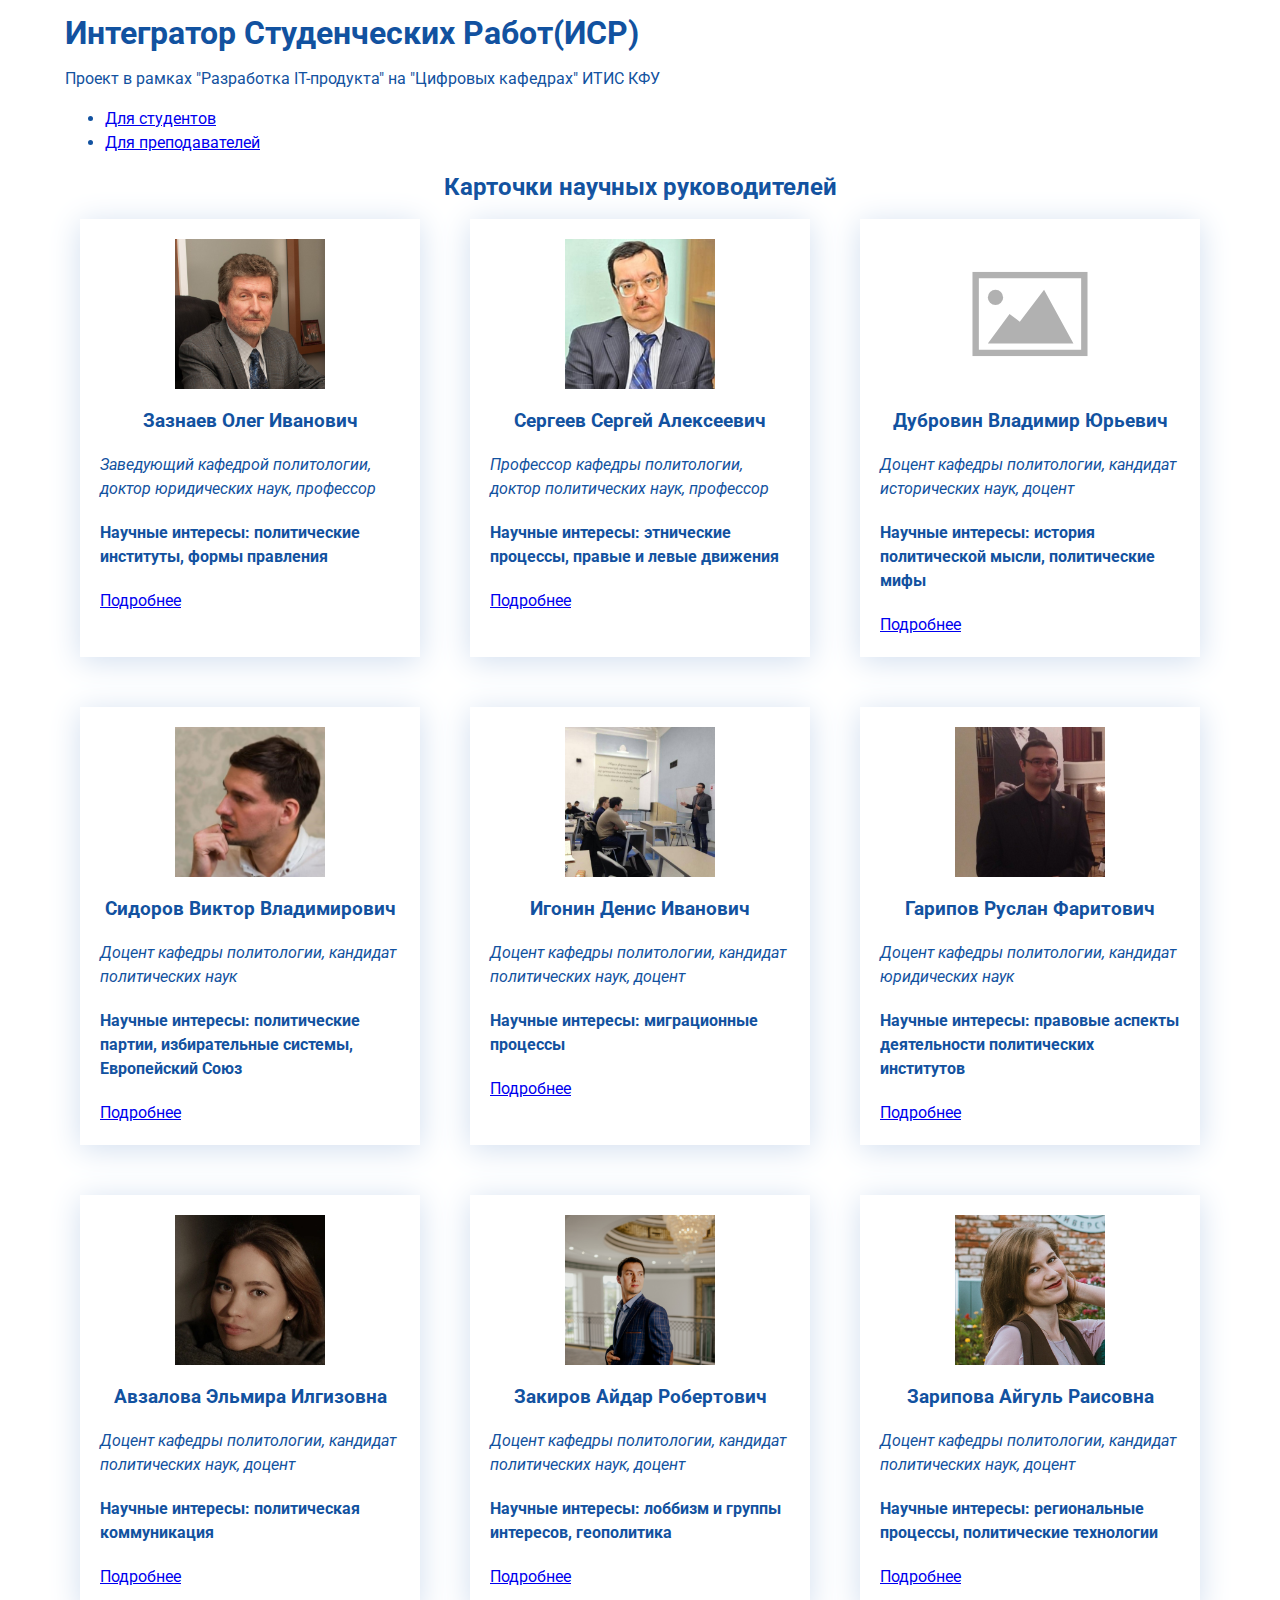
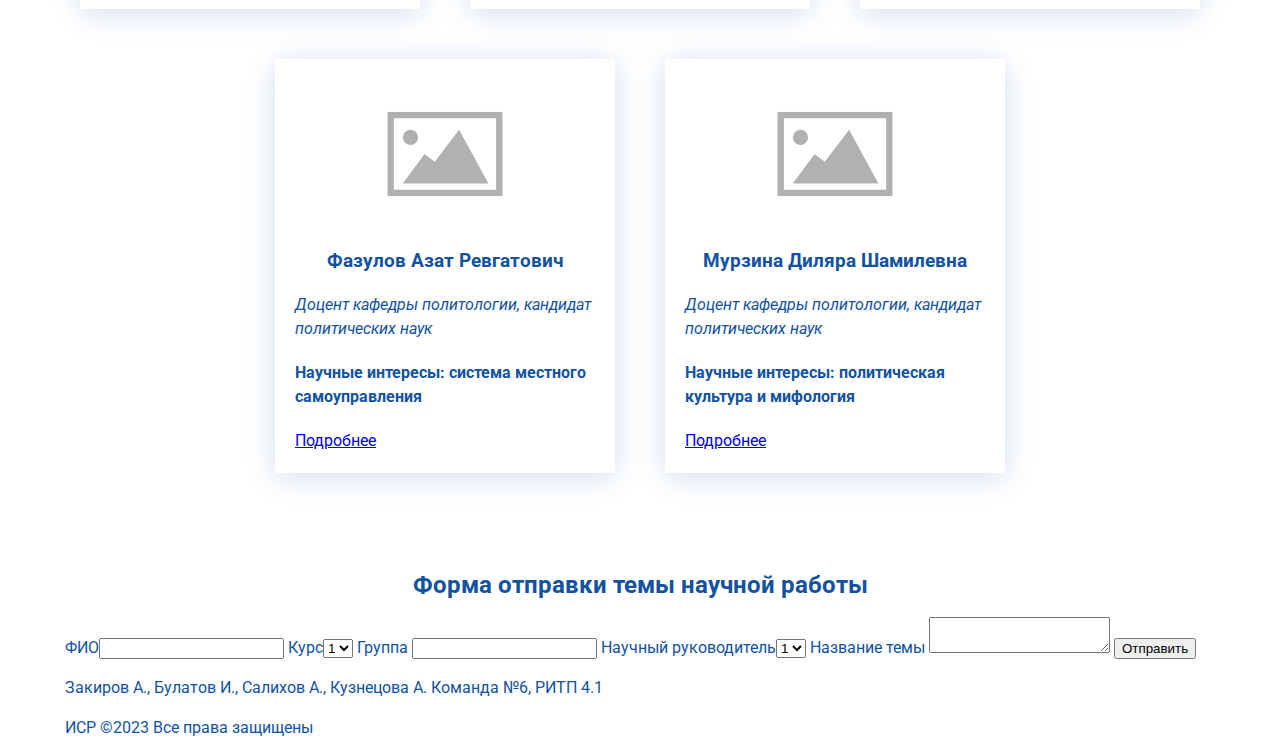
==== pages/index.html @ 12dbdc42 "добавлены карточки научных руководителей" ====
<!DOCTYPE html>
<html lang="ru">
  <head>
    <meta charset="utf-8">
    <link rel="preconnect" href="https://fonts.googleapis.com">
    <link rel="preconnect" href="https://fonts.gstatic.com" crossorigin>
    <link href="https://fonts.googleapis.com/css2?family=Philosopher:ital,wght@0,400;0,700;1,400&family=Roboto:ital,wght@0,400;0,700;1,400&display=swap" rel="stylesheet">
    <link href="/css/style.css" rel="stylesheet">
    <title>(ИСР)Интегратор Студенческих Работ</title>
  </head>
  <body>
    <header class="header">
      <h1 class="header-title">Интегратор Студенческих Работ(ИСР) </h1>
      <p>Проект в рамках "Разработка IT-продукта" на "Цифровых кафедрах" ИТИС КФУ</p>
      <nav class="main-nav">
        <ul class="site-navigation">
          <li class="site-navigation-item"><a href="index.html">Для студентов</a></li>
          <li class="site-navigation-item"><a href="main.html">Для преподавателей</a></li>
        </ul>
      </nav>
    </header>
    <main class="main-content">
      <section class="supervisor-section">
        <h2>Карточки научных руководителей</h2>
        <ul class="cards">
          <li class="card">
            <img class="card-img" src="/img/Zaznaev.jpg" width="150" height="150" alt="Зазнаев Олег Иванович">
            <div class="card-content">
              <h3 class="card-supervisor">Зазнаев Олег Иванович</h3>
              <p class="card-status">Заведующий кафедрой политологии, доктор юридических наук, профессор</p>
              <p class="card-text">Научные интересы: политические институты, формы правления</p>
              <a href="https://kpfu.ru/Oleg.Zaznaev" class="card-more">Подробнее</a>
            </div>
          </li>
          <li class="card">
            <img class="card-img" src="/img/Sergeev.jpg" width="150" height="150" alt="Сергеев Сергей Алексеевич">
            <div class="card-content">
              <h3 class="card-supervisor">Сергеев Сергей Алексеевич</h3>
              <p class="card-status">Профессор кафедры политологии, доктор политических наук, профессор</p>
              <p class="card-text">Научные интересы: этнические процессы, правые и левые движения</p>
              <a href="https://kpfu.ru/sergej.sergeev" class="card-more">Подробнее</a>
            </div>
          </li>
          <li class="card">
            <img class="card-img" src="/img/placeholder.svg" width="150" height="150" alt="Дубровин Владимир Юрьевич">
            <div class="card-content">
              <h3 class="card-supervisor">Дубровин Владимир Юрьевич</h3>
              <p class="card-status">Доцент кафедры политологии, кандидат исторических наук, доцент</p>
              <p class="card-text">Научные интересы: история политической мысли, политические мифы</p>
              <a href="https://kpfu.ru/Vladimir.Dubrovin" class="card-more">Подробнее</a>
            </div>
          </li>
          <li class="card">
            <img class="card-img" src="/img/Sidorov.jpg" width="150" height="150" alt="Сидоров Виктор Владимирович">
            <div class="card-content">
              <h3 class="card-supervisor">Сидоров Виктор Владимирович</h3>
              <p class="card-status">Доцент кафедры политологии, кандидат политических наук</p>
              <p class="card-text">Научные интересы: политические партии, избирательные системы, Европейский Союз</p>
              <a href="https://kpfu.ru/Viktor.Sidorov" class="card-more">Подробнее</a>
            </div>
          </li>
          <li class="card">
            <img class="card-img" src="/img/Igonin.jpg" width="150" height="150" alt="Игонин Денис Иванович">
            <div class="card-content">
              <h3 class="card-supervisor">Игонин Денис Иванович</h3>
              <p class="card-status">Доцент кафедры политологии, кандидат политических наук, доцент</p>
              <p class="card-text">Научные интересы: миграционные процессы</p>
              <a href="https://kpfu.ru/denis.igonin" class="card-more">Подробнее</a>
            </div>
          </li>
          <li class="card">
            <img class="card-img" src="/img/Garipov.jpg" width="150" height="150" alt="Гарипов Руслан Фаритович">
            <div class="card-content">
              <h3 class="card-supervisor">Гарипов Руслан Фаритович</h3>
              <p class="card-status">Доцент кафедры политологии, кандидат юридических наук</p>
              <p class="card-text">Научные интересы: правовые аспекты деятельности политических институтов</p>
              <a href="https://kpfu.ru/ruslanf.garipov" class="card-more">Подробнее</a>
            </div>
          </li>
          <li class="card">
            <img class="card-img" src="/img/Avzalova.jpeg" width="150" height="150" alt="Авзалова Эльмира Илгизовна">
            <div class="card-content">
              <h3 class="card-supervisor">Авзалова Эльмира Илгизовна</h3>
              <p class="card-status">Доцент кафедры политологии, кандидат политических наук, доцент</p>
              <p class="card-text">Научные интересы: политическая коммуникация</p>
              <a href="https://kpfu.ru/elmira.avzalova" class="card-more">Подробнее</a>
            </div>
          </li>
          <li class="card">
            <img class="card-img" src="/img/Zakirov.jpg" width="150" height="150" alt="Закиров Айдар Робертович">
            <div class="card-content">
              <h3 class="card-supervisor">Закиров Айдар Робертович</h3>
              <p class="card-status">Доцент кафедры политологии, кандидат политических наук, доцент</p>
              <p class="card-text">Научные интересы: лоббизм и группы интересов, геополитика</p>
              <a href="https://kpfu.ru/ajdarr.zakirov" class="card-more">Подробнее</a>
            </div>
          </li>
          <li class="card">
            <img class="card-img" src="/img/Zaripova.jpg" width="150" height="150" alt="Зарипова Айгуль Раисовна">
            <div class="card-content">
              <h3 class="card-supervisor">Зарипова Айгуль Раисовна</h3>
              <p class="card-status">Доцент кафедры политологии, кандидат политических наук, доцент</p>
              <p class="card-text">Научные интересы: региональные процессы, политические технологии</p>
              <a href="https://kpfu.ru/ajgulr.zaripova" class="card-more">Подробнее</a>
            </div>
          </li>
          <li class="card">
            <img class="card-img" src="/img/placeholder.svg" width="150" height="150" alt="Фазулов Азат Ревгатович">
            <div class="card-content">
              <h3 class="card-supervisor">Фазулов Азат Ревгатович</h3>
              <p class="card-status">Доцент кафедры политологии, кандидат политических наук</p>
              <p class="card-text">Научные интересы: система местного самоуправления</p>
              <a href="https://kpfu.ru/Azat.Fazulov" class="card-more">Подробнее</a>
            </div>
          </li>
          <li class="card">
            <img class="card-img" src="/img/placeholder.svg" width="150" height="150" alt="Мурзина Диляра Шамилевна">
            <div class="card-content">
              <h3 class="card-supervisor">Мурзина Диляра Шамилевна</h3>
              <p class="card-status">Доцент кафедры политологии, кандидат политических наук</p>
              <p class="card-text">Научные интересы: политическая культура и мифология</p>
              <a href="https://kpfu.ru/dilyara.murzina" class="card-more">Подробнее</a>
            </div>
          </li>
        </ul>
      </section>
      <section class="form">
        <h2 class="form-title">Форма отправки темы научной работы</h2>
        <form class="main-form" name="signup" method="POST" action="form.php" enctype="multipart/form-data">
            <label>ФИО<input type="text" name="student_name"></label>
            <label>Курс<select name="year_of_study" required>
                <option value="1">1</option>
            </select></label>
            <label>Группа <input type="text" name="group"></label>
            <label>Научный руководитель<select name="supervisor" required>
              <option value="1">1</option>
            </select></label>
            <label>Название темы <textarea name="work_name"></textarea></label>
            <input type="submit" name="send" value="Отправить">
        </form>
      </section>
    </main>
    <footer class="footer">
      <p class="dev">Закиров А., Булатов И., Салихов А., Кузнецова А. Команда №6, РИТП 4.1</p>
      <p class="copyright">ИСР ©2023 Все права защищены</p>
    </footer>
    <script src="script.js"></script>
  </body>
</html>
---- css/style.css ----
body {
    margin: 0;
    font-family: "Roboto", sans-serif;
    font-size: 16px;
    line-height: 24px;
    color: #1252a0;
    background-color: #ffffff;
}

.header {
    width: 1150px;
    margin: 0 auto;
    padding: 0 50px; 
}

.main-content {
    width: 1150px;
    margin: 0 auto;
    padding: 0 50px;
}

h2 {
    text-align: center;
}

/*Карточки*/

.supervisor-section {
    margin-bottom: 100px;
}

.cards {
    display: flex;
    justify-content: center;
    flex-wrap: wrap;
    padding: 0;
    margin: 0;
    list-style: none;
    gap: 50px;
}

.card {
    width: 300px;
    padding: 20px;
    box-shadow: 0 4px 30px #d1deef;
}

.card-img {
    display: block;
    margin-bottom: 20px;
    margin-left: auto;
    margin-right: auto;
}

.card-supervisor {
    margin: 0;
    text-align: center;
    margin-bottom: 20px;
}

.card-status {
    margin: 0;
    margin-bottom: 20px;
    font-style: italic;
}

.card-text {
    margin: 0;
    margin-bottom: 20px;
    font-weight: bold;
}

/*Footer*/

.footer {
    width: 1150px;
    margin: 0 auto;
    padding: 0 50px;
}
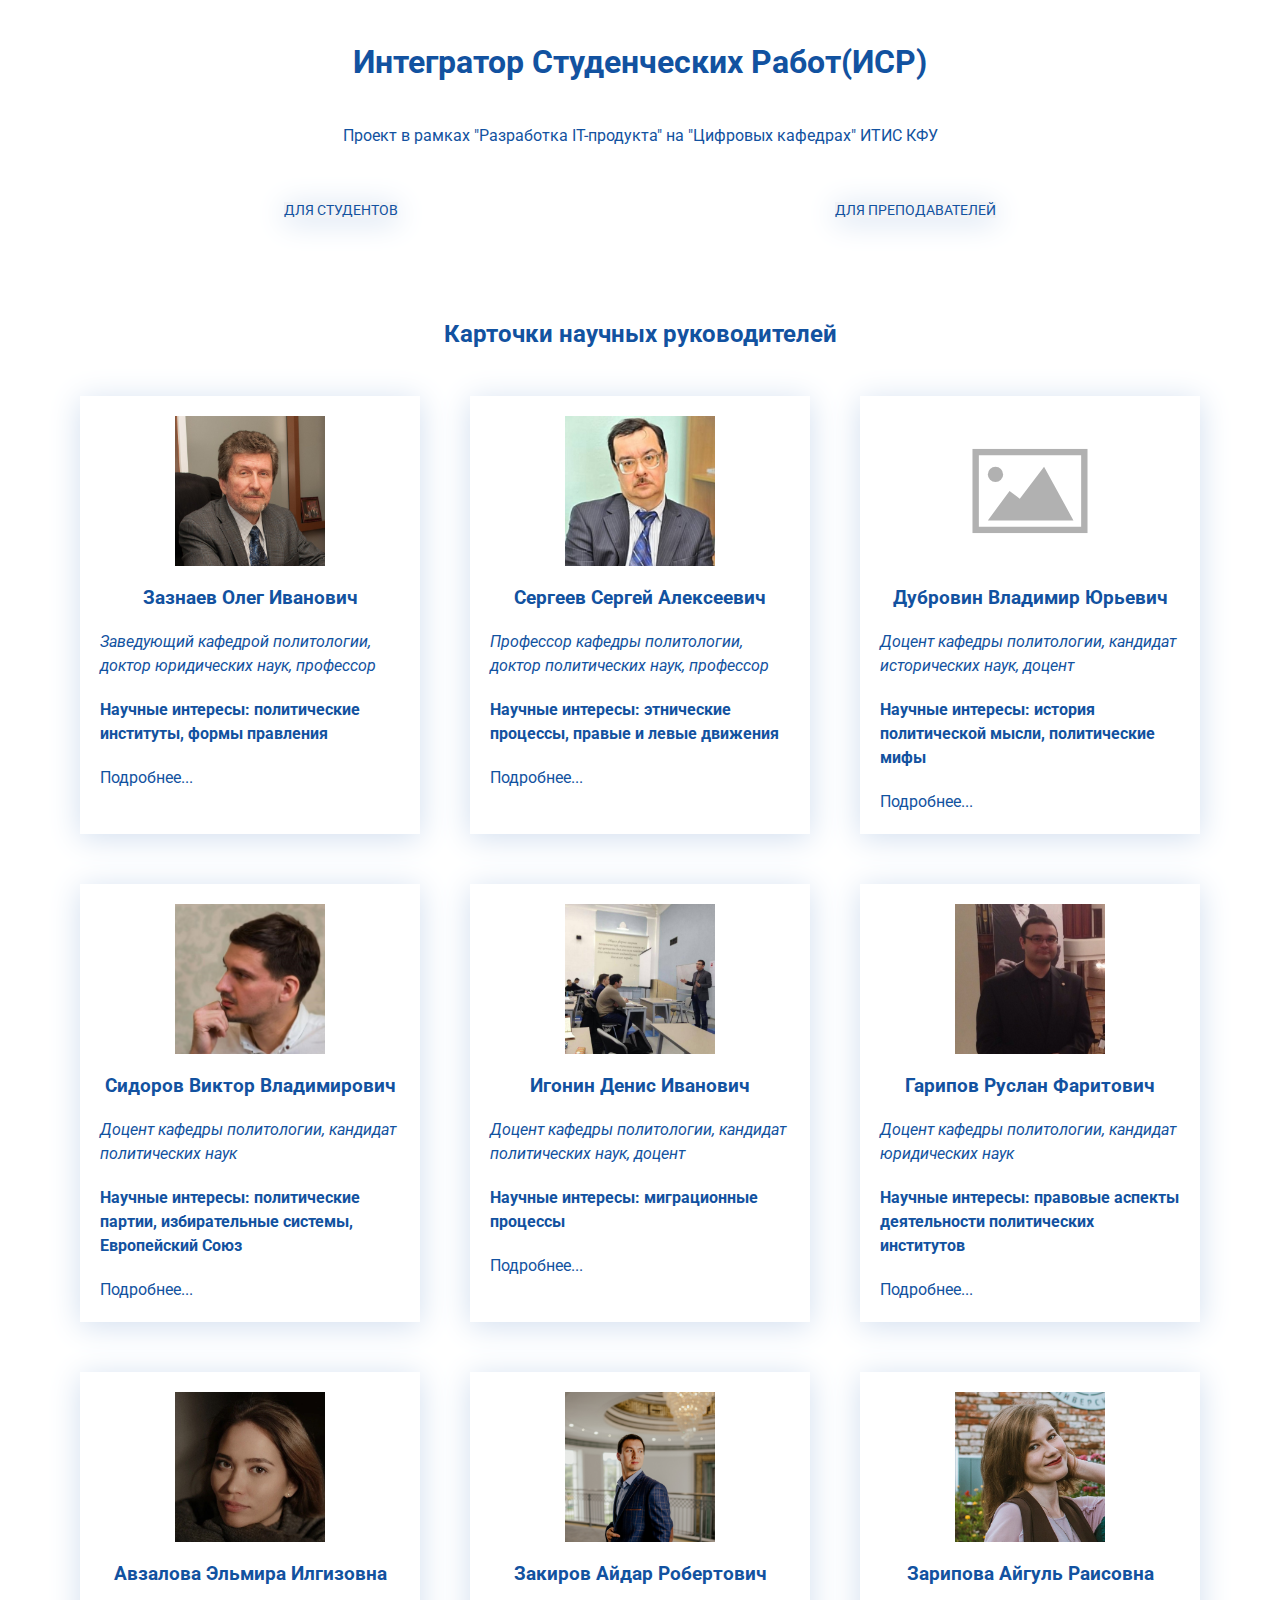
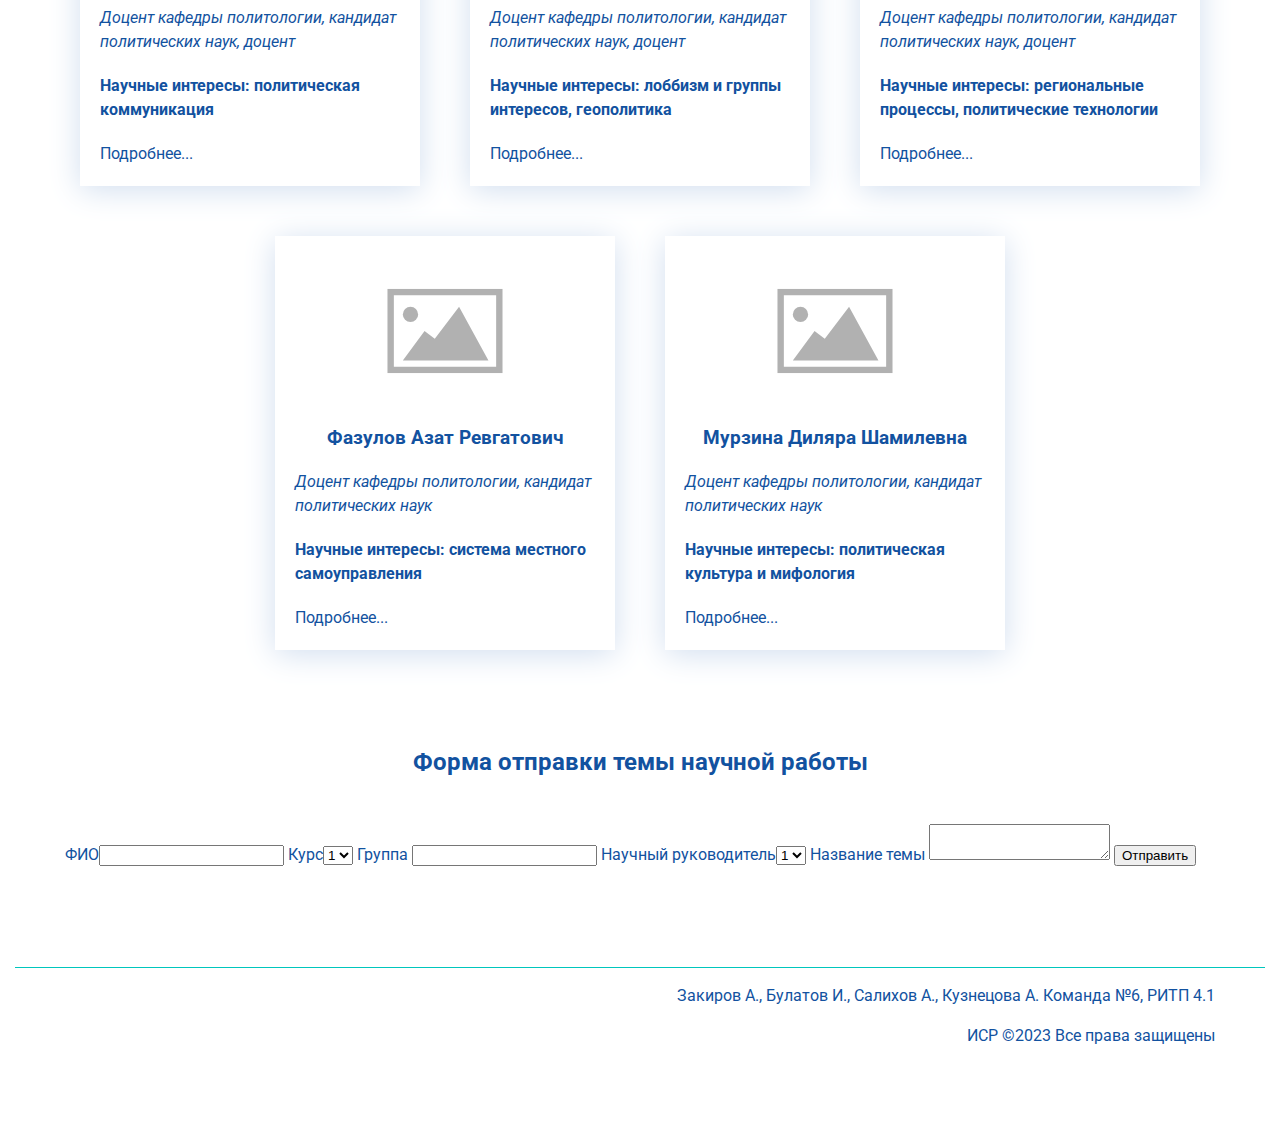
==== commit 9f63910c: "Верстка header'a и footer'a" ====
--- a/pages/index.html
+++ b/pages/index.html
@@ -29,7 +29,7 @@
               <h3 class="card-supervisor">Зазнаев Олег Иванович</h3>
               <p class="card-status">Заведующий кафедрой политологии, доктор юридических наук, профессор</p>
               <p class="card-text">Научные интересы: политические институты, формы правления</p>
-              <a href="https://kpfu.ru/Oleg.Zaznaev" class="card-more">Подробнее</a>
+              <a href="https://kpfu.ru/Oleg.Zaznaev" class="card-more">Подробнее...</a>
             </div>
           </li>
           <li class="card">
@@ -38,7 +38,7 @@
               <h3 class="card-supervisor">Сергеев Сергей Алексеевич</h3>
               <p class="card-status">Профессор кафедры политологии, доктор политических наук, профессор</p>
               <p class="card-text">Научные интересы: этнические процессы, правые и левые движения</p>
-              <a href="https://kpfu.ru/sergej.sergeev" class="card-more">Подробнее</a>
+              <a href="https://kpfu.ru/sergej.sergeev" class="card-more">Подробнее...</a>
             </div>
           </li>
           <li class="card">
@@ -47,7 +47,7 @@
               <h3 class="card-supervisor">Дубровин Владимир Юрьевич</h3>
               <p class="card-status">Доцент кафедры политологии, кандидат исторических наук, доцент</p>
               <p class="card-text">Научные интересы: история политической мысли, политические мифы</p>
-              <a href="https://kpfu.ru/Vladimir.Dubrovin" class="card-more">Подробнее</a>
+              <a href="https://kpfu.ru/Vladimir.Dubrovin" class="card-more">Подробнее...</a>
             </div>
           </li>
           <li class="card">
@@ -56,7 +56,7 @@
               <h3 class="card-supervisor">Сидоров Виктор Владимирович</h3>
               <p class="card-status">Доцент кафедры политологии, кандидат политических наук</p>
               <p class="card-text">Научные интересы: политические партии, избирательные системы, Европейский Союз</p>
-              <a href="https://kpfu.ru/Viktor.Sidorov" class="card-more">Подробнее</a>
+              <a href="https://kpfu.ru/Viktor.Sidorov" class="card-more">Подробнее...</a>
             </div>
           </li>
           <li class="card">
@@ -65,7 +65,7 @@
               <h3 class="card-supervisor">Игонин Денис Иванович</h3>
               <p class="card-status">Доцент кафедры политологии, кандидат политических наук, доцент</p>
               <p class="card-text">Научные интересы: миграционные процессы</p>
-              <a href="https://kpfu.ru/denis.igonin" class="card-more">Подробнее</a>
+              <a href="https://kpfu.ru/denis.igonin" class="card-more">Подробнее...</a>
             </div>
           </li>
           <li class="card">
@@ -74,7 +74,7 @@
               <h3 class="card-supervisor">Гарипов Руслан Фаритович</h3>
               <p class="card-status">Доцент кафедры политологии, кандидат юридических наук</p>
               <p class="card-text">Научные интересы: правовые аспекты деятельности политических институтов</p>
-              <a href="https://kpfu.ru/ruslanf.garipov" class="card-more">Подробнее</a>
+              <a href="https://kpfu.ru/ruslanf.garipov" class="card-more">Подробнее...</a>
             </div>
           </li>
           <li class="card">
@@ -83,7 +83,7 @@
               <h3 class="card-supervisor">Авзалова Эльмира Илгизовна</h3>
               <p class="card-status">Доцент кафедры политологии, кандидат политических наук, доцент</p>
               <p class="card-text">Научные интересы: политическая коммуникация</p>
-              <a href="https://kpfu.ru/elmira.avzalova" class="card-more">Подробнее</a>
+              <a href="https://kpfu.ru/elmira.avzalova" class="card-more">Подробнее...</a>
             </div>
           </li>
           <li class="card">
@@ -92,7 +92,7 @@
               <h3 class="card-supervisor">Закиров Айдар Робертович</h3>
               <p class="card-status">Доцент кафедры политологии, кандидат политических наук, доцент</p>
               <p class="card-text">Научные интересы: лоббизм и группы интересов, геополитика</p>
-              <a href="https://kpfu.ru/ajdarr.zakirov" class="card-more">Подробнее</a>
+              <a href="https://kpfu.ru/ajdarr.zakirov" class="card-more">Подробнее...</a>
             </div>
           </li>
           <li class="card">
@@ -101,7 +101,7 @@
               <h3 class="card-supervisor">Зарипова Айгуль Раисовна</h3>
               <p class="card-status">Доцент кафедры политологии, кандидат политических наук, доцент</p>
               <p class="card-text">Научные интересы: региональные процессы, политические технологии</p>
-              <a href="https://kpfu.ru/ajgulr.zaripova" class="card-more">Подробнее</a>
+              <a href="https://kpfu.ru/ajgulr.zaripova" class="card-more">Подробнее...</a>
             </div>
           </li>
           <li class="card">
@@ -110,7 +110,7 @@
               <h3 class="card-supervisor">Фазулов Азат Ревгатович</h3>
               <p class="card-status">Доцент кафедры политологии, кандидат политических наук</p>
               <p class="card-text">Научные интересы: система местного самоуправления</p>
-              <a href="https://kpfu.ru/Azat.Fazulov" class="card-more">Подробнее</a>
+              <a href="https://kpfu.ru/Azat.Fazulov" class="card-more">Подробнее...</a>
             </div>
           </li>
           <li class="card">
@@ -119,17 +119,17 @@
               <h3 class="card-supervisor">Мурзина Диляра Шамилевна</h3>
               <p class="card-status">Доцент кафедры политологии, кандидат политических наук</p>
               <p class="card-text">Научные интересы: политическая культура и мифология</p>
-              <a href="https://kpfu.ru/dilyara.murzina" class="card-more">Подробнее</a>
+              <a href="https://kpfu.ru/dilyara.murzina" class="card-more">Подробнее...</a>
             </div>
           </li>
         </ul>
       </section>
       <section class="form">
         <h2 class="form-title">Форма отправки темы научной работы</h2>
-        <form class="main-form" name="signup" method="POST" action="form.php" enctype="multipart/form-data">
+        <form class="index-form" name="signup" method="POST" action="form.php" enctype="multipart/form-data">
             <label>ФИО<input type="text" name="student_name"></label>
             <label>Курс<select name="year_of_study" required>
-                <option value="1">1</option>
+              <option value="1">1</option>
             </select></label>
             <label>Группа <input type="text" name="group"></label>
             <label>Научный руководитель<select name="supervisor" required>
@@ -144,7 +144,7 @@
       <p class="dev">Закиров А., Булатов И., Салихов А., Кузнецова А. Команда №6, РИТП 4.1</p>
       <p class="copyright">ИСР ©2023 Все права защищены</p>
     </footer>
-    <script src="script.js"></script>
+    <script src="/script.js"></script>
   </body>
 </html>
 
--- a/css/style.css
+++ b/css/style.css
@@ -11,6 +11,50 @@
     width: 1150px;
     margin: 0 auto;
     padding: 0 50px; 
+    margin-bottom: 100px;
+}
+
+.header-title {
+    text-align: center;
+    margin-top: 50px;
+    margin-bottom: 50px;
+}
+
+.header p {
+    text-align: center;
+    margin-bottom: 50px;
+}
+
+
+.site-navigation {
+    display: flex;
+    flex-wrap: wrap;
+    padding: 0;
+    margin: 0;
+    list-style: none;
+}
+
+.site-navigation-item {
+    margin-right: auto;
+    margin-left: auto;
+}
+
+.site-navigation-item a {
+    font-size: 14px;
+    line-height: 18px;
+    color: #1252a0;
+    text-transform: uppercase;
+    text-decoration: none;
+    background-color: #f1f3f6;
+    box-shadow: 0 4px 30px #d1deef;
+}
+
+.site-navigation-item a:hover {
+    color: rgba(22, 49, 82, 0.5);
+}
+
+.site-navigation-item a:active {
+    color: rgba(22, 49, 82, 0.3);
 }
 
 .main-content {
@@ -21,6 +65,7 @@
 
 h2 {
     text-align: center;
+    margin-bottom: 50px;
 }
 
 /*Карточки*/
@@ -43,6 +88,19 @@
     width: 300px;
     padding: 20px;
     box-shadow: 0 4px 30px #d1deef;
+}
+
+.card a {
+    text-decoration: none;
+    color: #1252a0;
+}
+
+.card a:hover {
+    color: rgba(22, 49, 82, 0.5);
+}
+
+.card a:active {
+    color: rgba(22, 49, 82, 0.5);
 }
 
 .card-img {
@@ -74,7 +132,21 @@
 
 .footer {
     width: 1150px;
-    margin: 0 auto;
+    margin: 100px auto;
     padding: 0 50px;
+    border-top: 1px solid #00c6bd;
 }
 
+.dev {
+    text-align: end;
+}
+
+.copyright {
+    text-align: end;
+}
+
+.active {
+    border-left: 3px solid #00c6bd;
+    padding-left: 5px;
+}
+
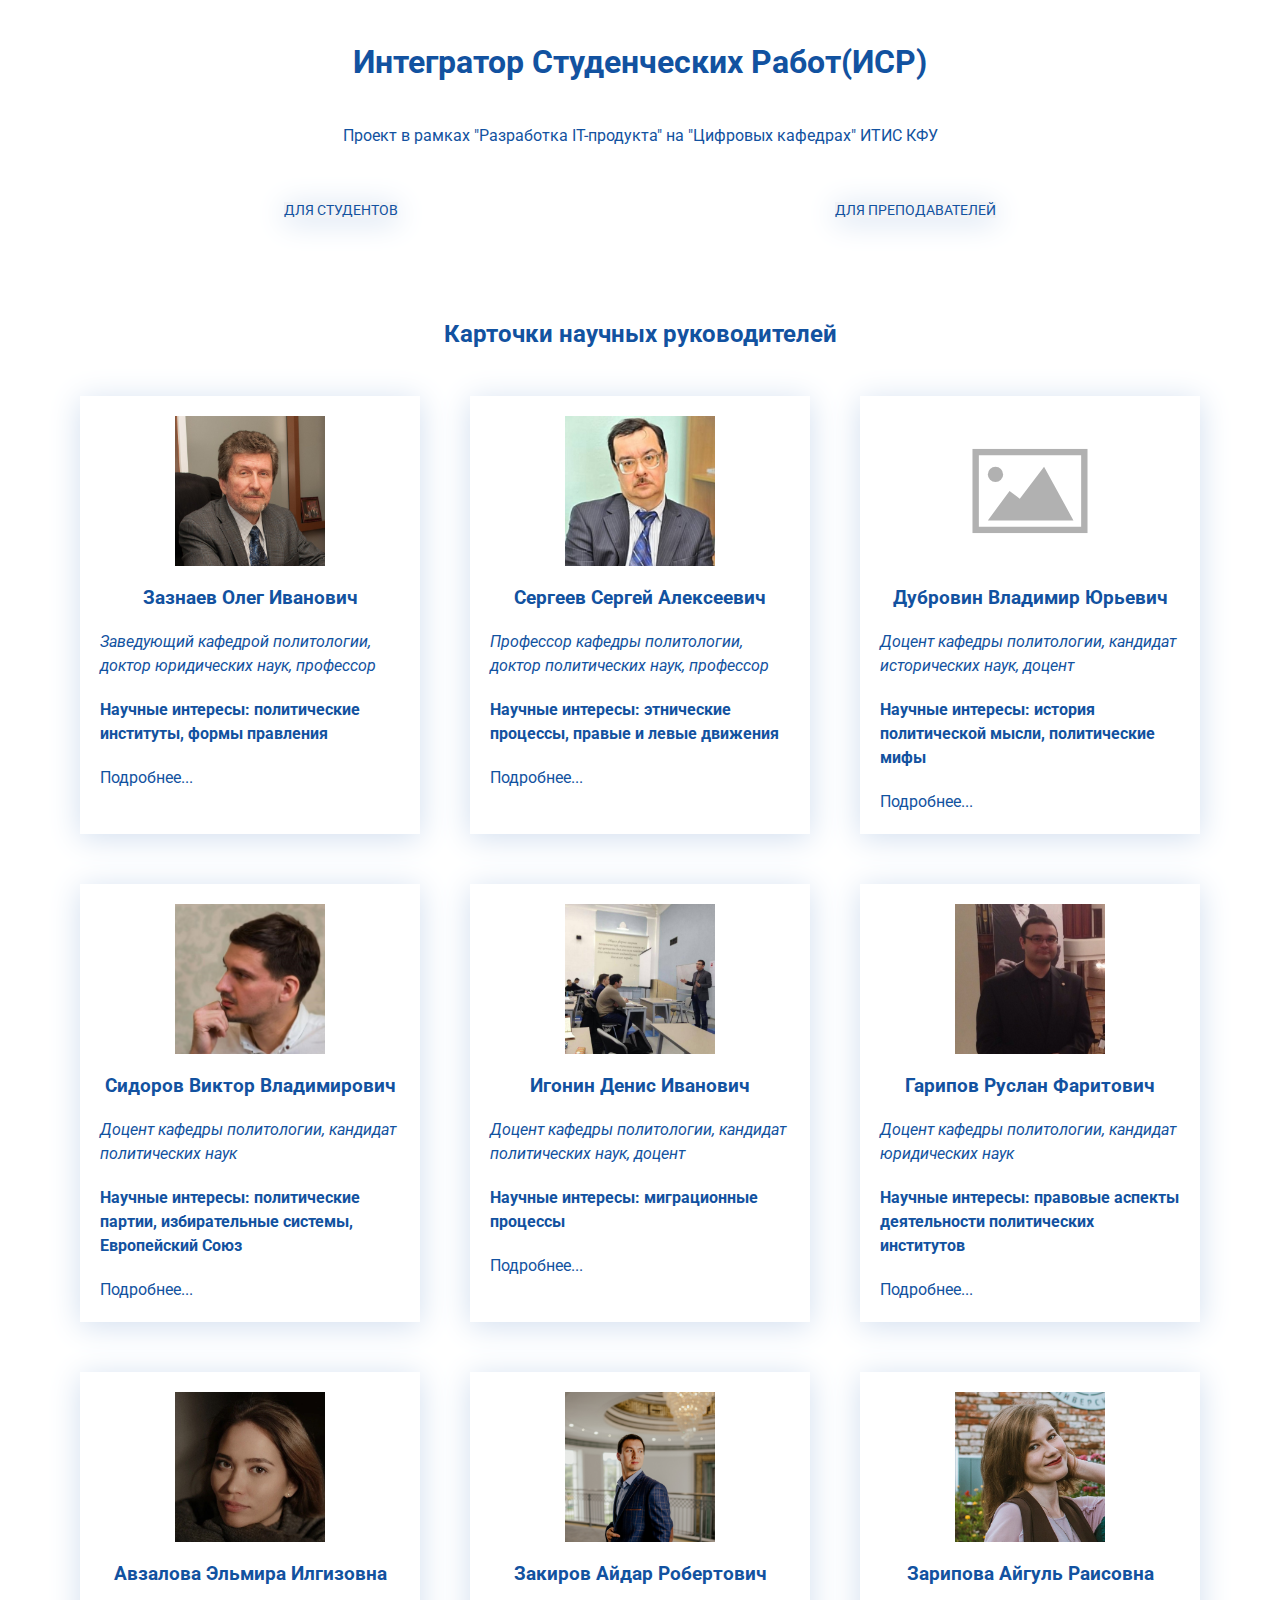
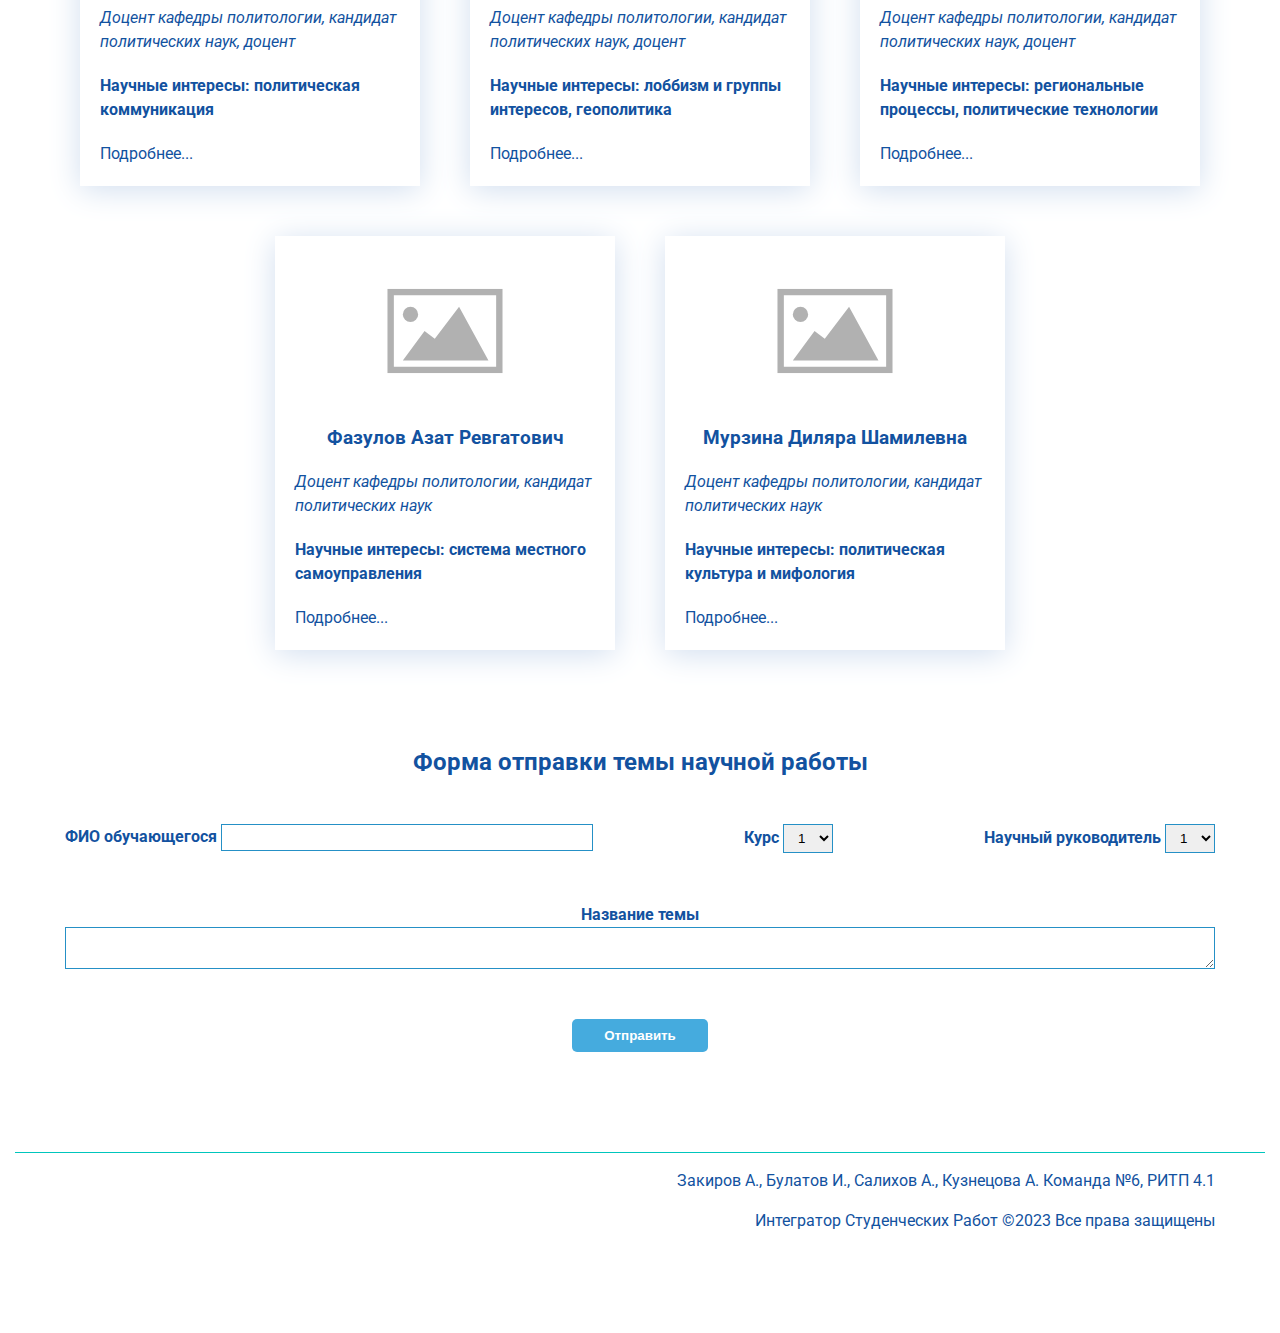
==== commit 6a1c9e43: "Верстка формы" ====
--- a/pages/index.html
+++ b/pages/index.html
@@ -126,23 +126,24 @@
       </section>
       <section class="form">
         <h2 class="form-title">Форма отправки темы научной работы</h2>
-        <form class="index-form" name="signup" method="POST" action="form.php" enctype="multipart/form-data">
-            <label>ФИО<input type="text" name="student_name"></label>
-            <label>Курс<select name="year_of_study" required>
+        <form class="index-form" name="signup" method="POST" action="functions.php" enctype="multipart/form-data">
+          <div class="form-item-one">
+            <label>ФИО обучающегося <input type="text" name="student_name"></label>
+            <label>Курс <select name="year_of_study" required>
               <option value="1">1</option>
             </select></label>
-            <label>Группа <input type="text" name="group"></label>
-            <label>Научный руководитель<select name="supervisor" required>
+            <label>Научный руководитель <select name="supervisor" required>
               <option value="1">1</option>
             </select></label>
-            <label>Название темы <textarea name="work_name"></textarea></label>
-            <input type="submit" name="send" value="Отправить">
+          </div>
+          <div class="form-item-two"><label>Название темы <textarea name="work_name"></textarea></label></div>
+          <div class="form-item-three"><input class="button" type="submit" name="send" value="Отправить"></div>
         </form>
       </section>
     </main>
     <footer class="footer">
       <p class="dev">Закиров А., Булатов И., Салихов А., Кузнецова А. Команда №6, РИТП 4.1</p>
-      <p class="copyright">ИСР ©2023 Все права защищены</p>
+      <p class="copyright">Интегратор Студенческих Работ ©2023 Все права защищены</p>
     </footer>
     <script src="/script.js"></script>
   </body>
--- a/css/style.css
+++ b/css/style.css
@@ -128,6 +128,73 @@
     font-weight: bold;
 }
 
+/*форма отправки*/
+
+.index-form {
+    width: 1150px;
+}
+
+.form-item-one,
+.form-item-two,
+.form-item-three {
+    margin-bottom: 50px;
+    gap: 50px;
+    text-align: center;
+    font-weight: bold;
+}
+
+.form-item-one {
+    display: flex;
+    justify-content: space-between;
+}
+
+.form-item-one input{
+    width: 350px;
+    padding: 5px 10px;
+    border: 1px solid #2590c6;
+}
+
+.form-item-one select {
+    padding: 5px 10px;
+    border: 1px solid #2590c6;
+} 
+
+.form-item-two textarea{
+    display: block;
+    width: 100%;
+    padding: 5px 10px;
+    border: 1px solid #2590c6;
+    box-sizing: border-box;
+}
+
+.button {
+    display: block;
+    padding: 9px 32px;
+    background-color: #45abde;
+    color: #ffffff;
+    text-align: center;
+    font-weight: 700;
+    border: none;
+    border-radius: 5px;
+    margin-left: auto;
+    margin-right: auto;
+}
+
+.button:hover,
+.button:focus {
+  background-color: #61c3f4;
+}
+
+.button:active {
+  background-color: #2590c6;
+}
+
+.button:disabled {
+  background-color: #45abde;
+  opacity: 0.3;
+}
+
+
 /*Footer*/
 
 .footer {
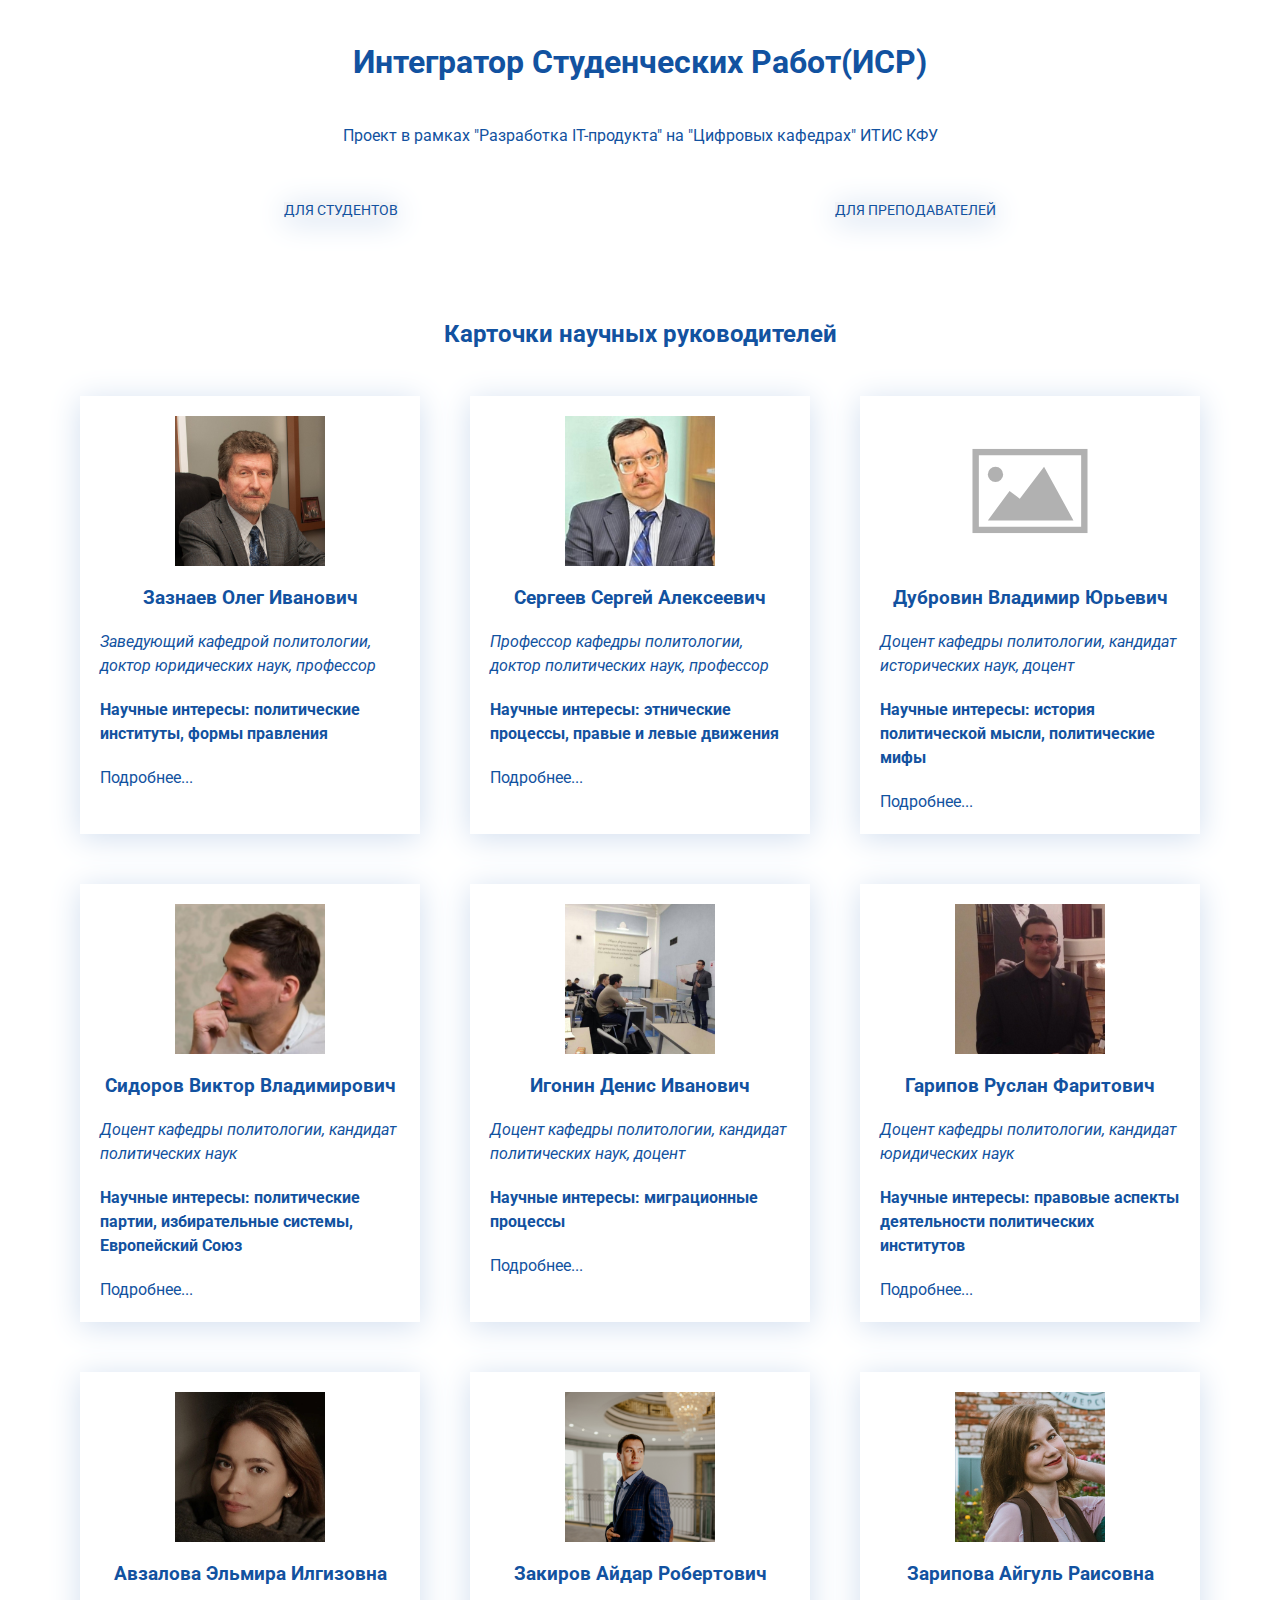
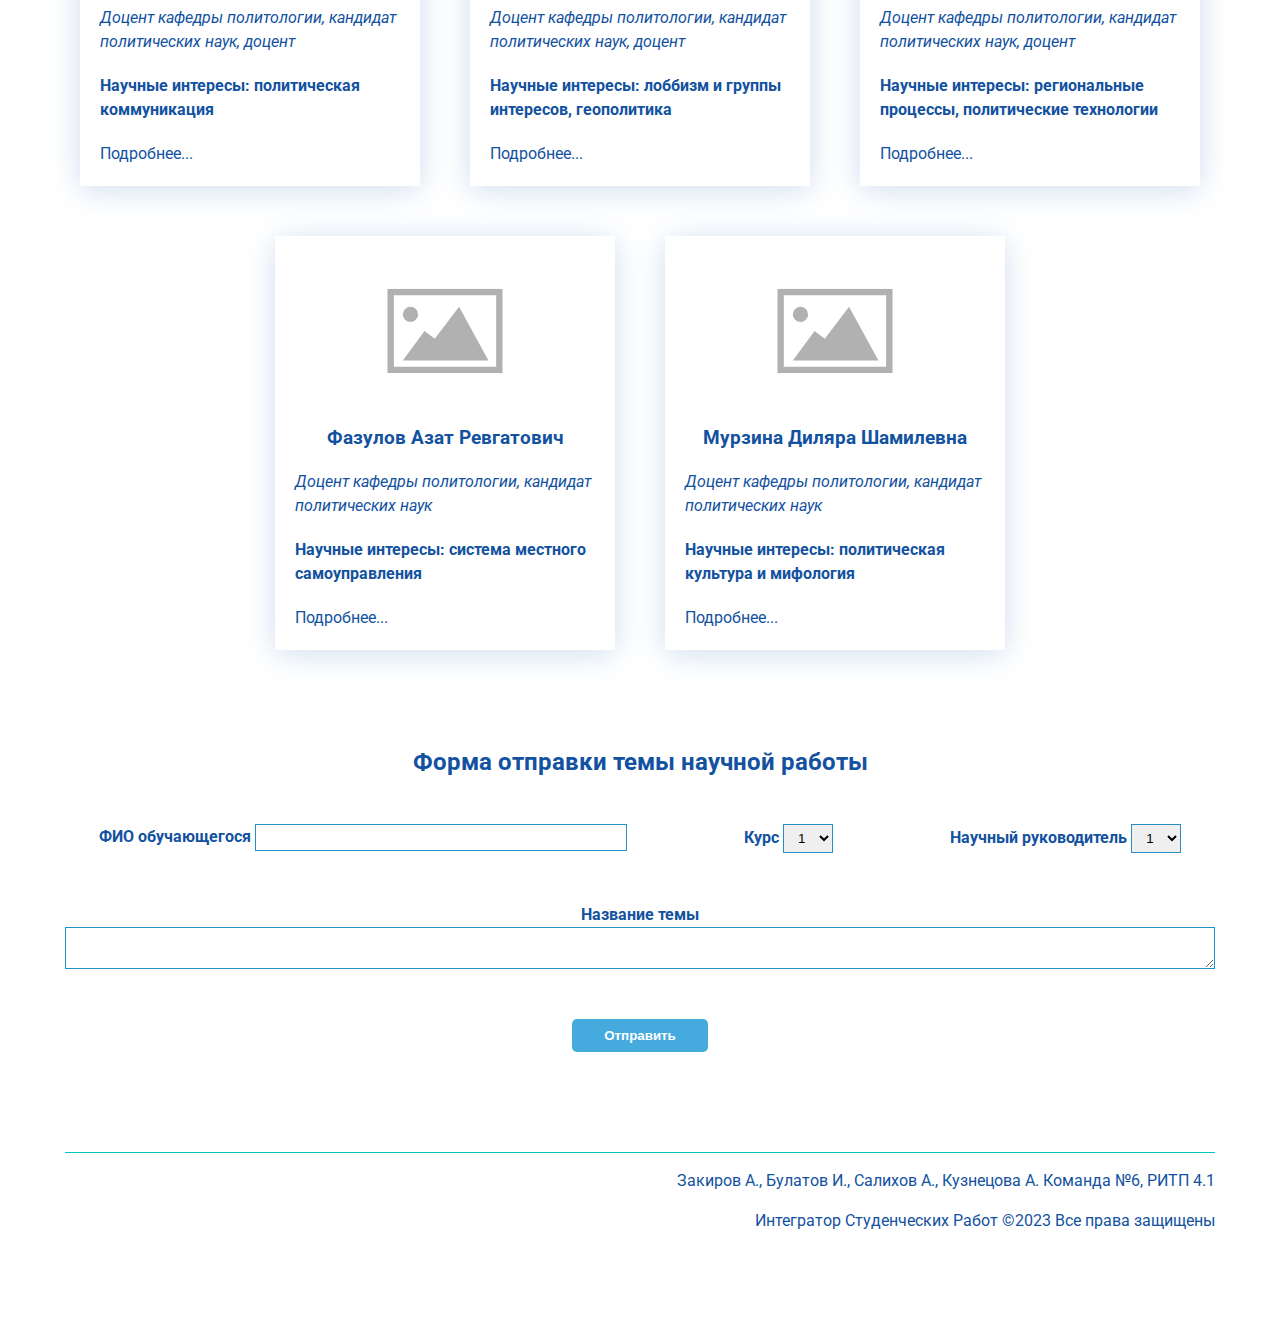
==== commit a7a33e33: "создана база данных в mysql таблицы для формы, научных руководителей и курсов" ====
--- a/pages/index.html
+++ b/pages/index.html
@@ -1,6 +1,7 @@
 <!DOCTYPE html>
 <html lang="ru">
   <head>
+    <!--http://127.0.0.1:3000/pages/index.html-->
     <meta charset="utf-8">
     <link rel="preconnect" href="https://fonts.googleapis.com">
     <link rel="preconnect" href="https://fonts.gstatic.com" crossorigin>
@@ -132,7 +133,7 @@
             <label>Курс <select name="year_of_study" required>
               <option value="1">1</option>
             </select></label>
-            <label>Научный руководитель <select name="supervisor" required>
+            <label>Научный руководитель <select name="supervisor_name" required>
               <option value="1">1</option>
             </select></label>
           </div>
--- a/css/style.css
+++ b/css/style.css
@@ -182,25 +182,55 @@
 
 .button:hover,
 .button:focus {
-  background-color: #61c3f4;
+    background-color: #61c3f4;
 }
 
 .button:active {
-  background-color: #2590c6;
+    background-color: #2590c6;
 }
 
 .button:disabled {
-  background-color: #45abde;
-  opacity: 0.3;
-}
-
+    background-color: #45abde;
+    opacity: 0.3;
+}
+
+/*Страница для преподавателей*/
+
+.form-item-one label {
+    display: block;
+    margin-left: auto;
+    margin-right: auto;
+}
+
+.form-section {
+    border-bottom: 1px solid #00c6bd;
+    padding-bottom: 25px;
+}
+
+.main-table {
+    width: 100%;
+    border-collapse: collapse;
+    margin-top: 25px;
+}
+
+.main-table th, td {
+    border: 1px solid #00c6bd;
+}
+
+.table-body td {
+    padding-left: 5px;
+}
+
+.modify {
+    text-align: center;
+}
 
 /*Footer*/
 
 .footer {
     width: 1150px;
     margin: 100px auto;
-    padding: 0 50px;
+    padding: 0;
     border-top: 1px solid #00c6bd;
 }
 
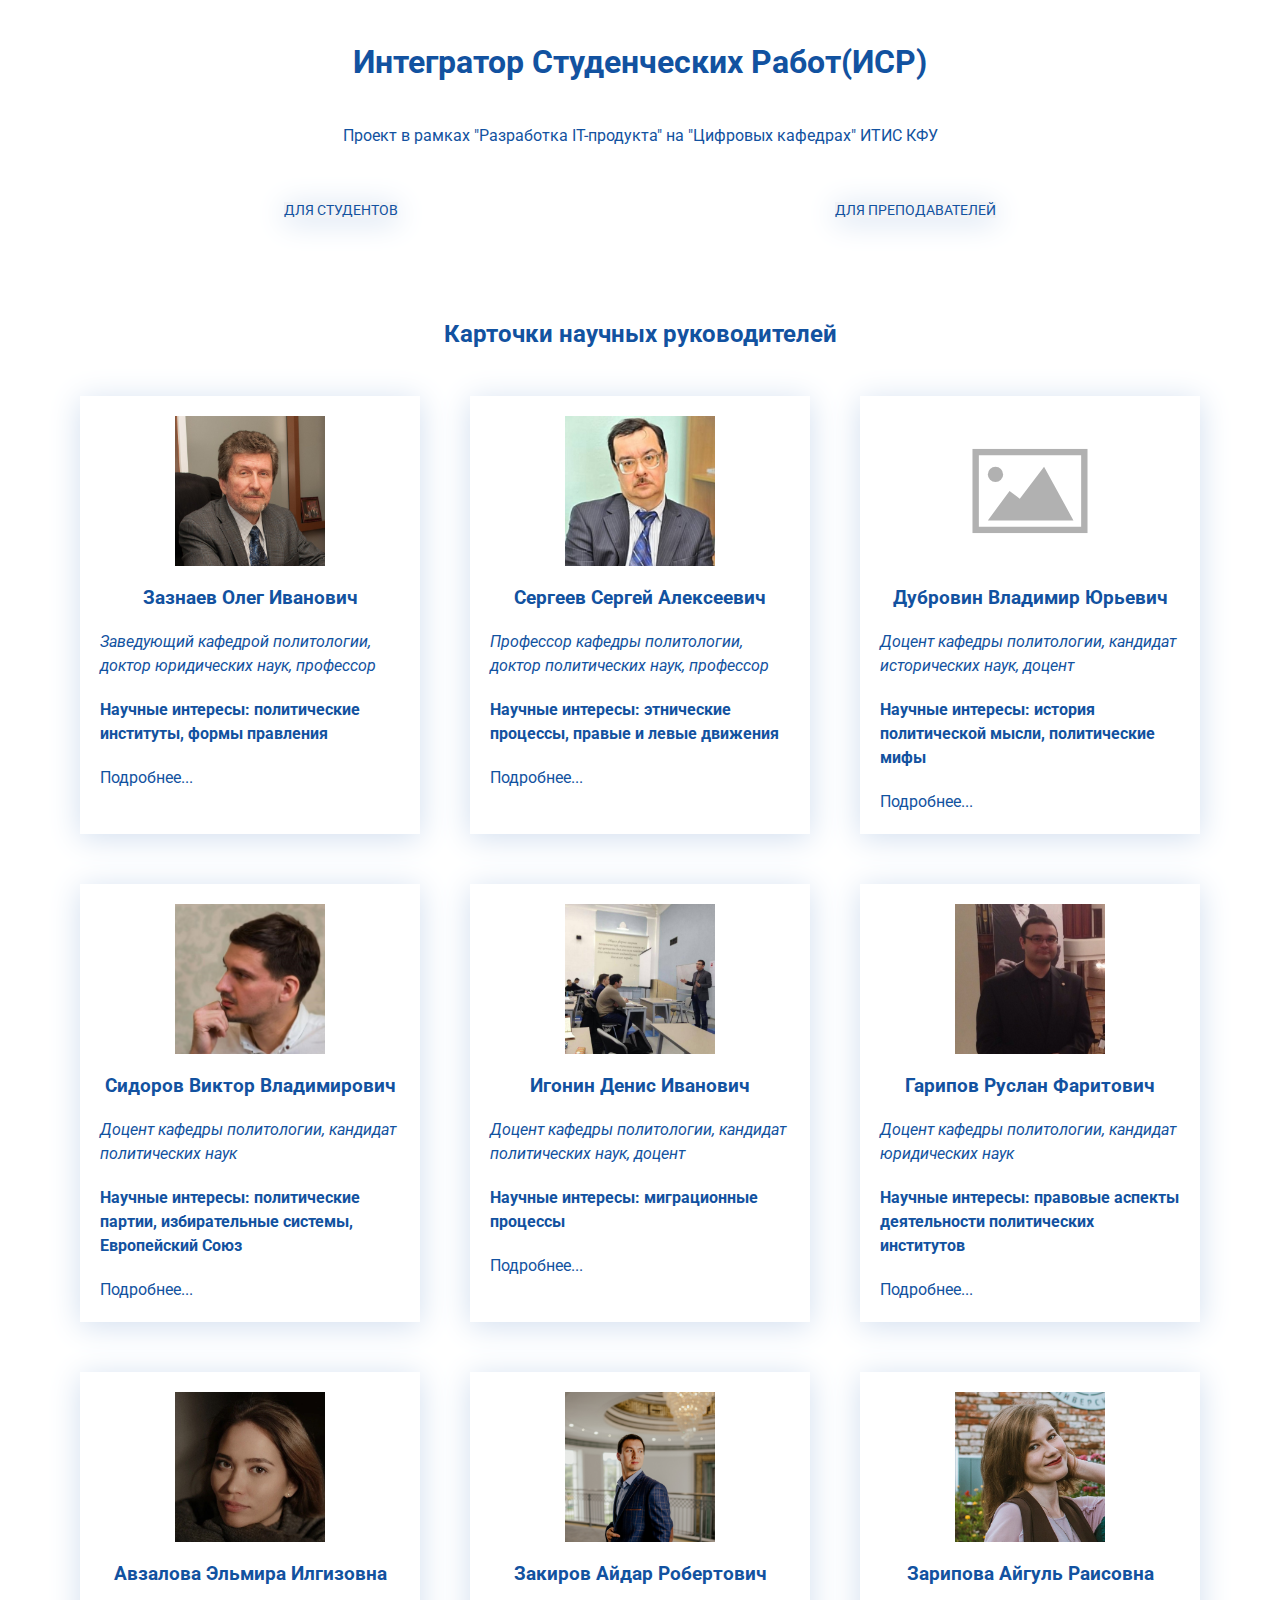
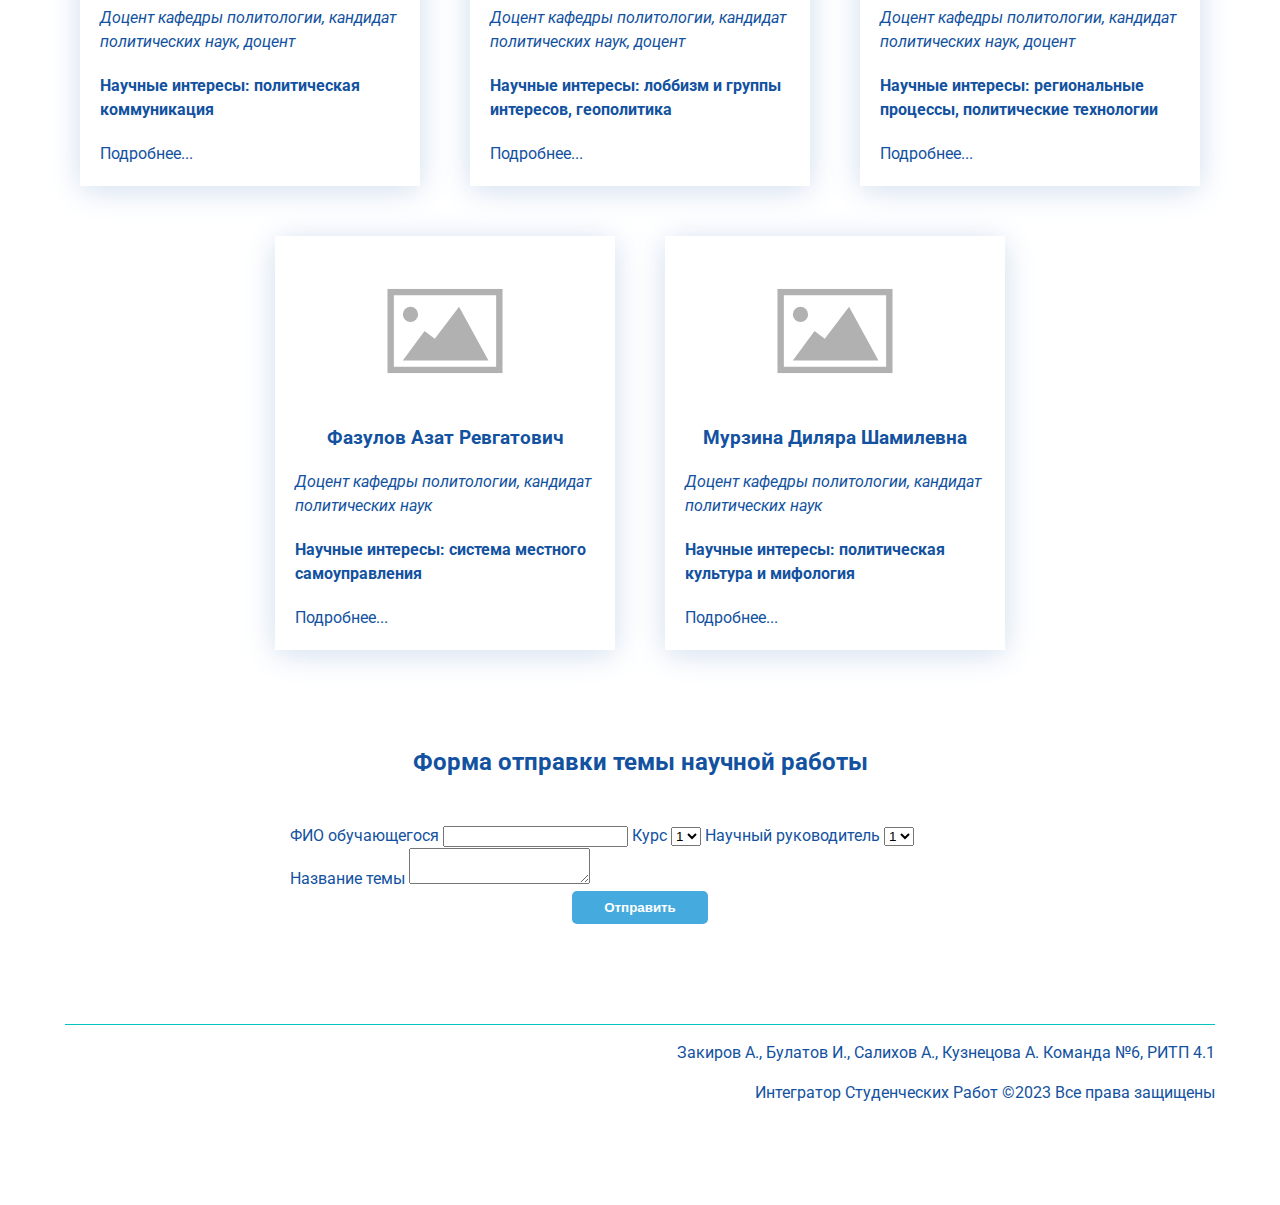
==== commit ae5bb1fc: "Добавлен запрос "Все", добавлена кнопка "Наверх" (CSS, JS), переделана логика БД" ====
--- a/pages/index.html
+++ b/pages/index.html
@@ -146,13 +146,10 @@
       <p class="dev">Закиров А., Булатов И., Салихов А., Кузнецова А. Команда №6, РИТП 4.1</p>
       <p class="copyright">Интегратор Студенческих Работ ©2023 Все права защищены</p>
     </footer>
+    <button class="up-button" type="button">
+      ↑
+      <span class="hidden">Наверх</span>
+    </button>
     <script src="/script.js"></script>
   </body>
 </html>
-
-
-
-
-
-
-
--- a/css/style.css
+++ b/css/style.css
@@ -1,3 +1,7 @@
+html {
+    scroll-behavior: smooth;
+}
+
 body {
     margin: 0;
     font-family: "Roboto", sans-serif;
@@ -130,41 +134,77 @@
 
 /*форма отправки*/
 
-.index-form {
-    width: 1150px;
-}
-
-.form-item-one,
-.form-item-two,
-.form-item-three {
-    margin-bottom: 50px;
-    gap: 50px;
-    text-align: center;
-    font-weight: bold;
-}
-
-.form-item-one {
-    display: flex;
-    justify-content: space-between;
-}
-
-.form-item-one input{
+.alert {
+    font-weight: bold;
+    color: #b11212;
+    padding-left: 17px;
+    margin: 0;
+}
+
+.form {
+    width: 700px;
+    margin-left: auto;
+    margin-right: auto;
+}
+
+.main-form {
+    padding: 15px;
+    display: block;
+}
+
+.name-lable {
+    font-weight: bold;
+}
+
+.name-input {
+    width: 100%;
+    margin-bottom: 25px;
+    padding: 10px 15px;
+    box-sizing: border-box;
+    border: 2px solid #00c6bd;
+    border-radius: 4px;
+    outline: none;
+}
+
+.year-lable {
+    font-weight: bold;
+}
+
+.year-select {
+    border-radius: 5px;
+    margin-bottom: 25px;
+    margin-right: 25px;
+    box-sizing: border-box;
+    padding: 10px 15px;
+    border: 2px solid #00c6bd;
+    border-radius: 4px;
+    outline: none;
+}
+
+.supervisor-lable {
+    font-weight: bold;
+}
+
+.supervisor-select {
     width: 350px;
-    padding: 5px 10px;
-    border: 1px solid #2590c6;
-}
-
-.form-item-one select {
-    padding: 5px 10px;
-    border: 1px solid #2590c6;
-} 
-
-.form-item-two textarea{
-    display: block;
+    box-sizing: border-box;
+    padding: 10px 15px;
+    border: 2px solid #00c6bd;
+    border-radius: 4px;
+    outline: none;
+}
+
+.textarea {
     width: 100%;
-    padding: 5px 10px;
-    border: 1px solid #2590c6;
-    box-sizing: border-box;
+    resize: vertical;
+    box-sizing: border-box;
+    height: 100px;
+    margin-bottom: 25px;
+    padding: 10px 15px;
+    font-size: large;
+    border: 2px solid #00c6bd;
+    border-radius: 4px;
+    outline: none;
 }
 
 .button {
@@ -172,7 +212,6 @@
     padding: 9px 32px;
     background-color: #45abde;
     color: #ffffff;
-    text-align: center;
     font-weight: 700;
     border: none;
     border-radius: 5px;
@@ -196,21 +235,37 @@
 
 /*Страница для преподавателей*/
 
-.form-item-one label {
-    display: block;
-    margin-left: auto;
-    margin-right: auto;
-}
-
-.form-section {
-    border-bottom: 1px solid #00c6bd;
-    padding-bottom: 25px;
+.table-section {
+    width: 1150px;
+    margin: 0;
+}
+
+.form-select {
+    width: 600px;
+    margin-left: auto;
+    margin-right: auto;
+}
+
+.supervisor-lable-select {
+    font-weight: bold;
+}
+
+.supervisor-select-select {
+    width: 350px;
+    box-sizing: border-box;
+    padding: 10px 15px;
+    border: 2px solid #00c6bd;
+    border-radius: 4px;
+    outline: none;
+    margin-bottom: 50px;
+    margin-left: 15px;
 }
 
 .main-table {
+    table-layout: auto;
     width: 100%;
     border-collapse: collapse;
-    margin-top: 25px;
+    margin-top: 50px;
 }
 
 .main-table th, td {
@@ -221,8 +276,26 @@
     padding-left: 5px;
 }
 
-.modify {
-    text-align: center;
+.col1 {
+    text-align: center;
+    width: 30px;
+}
+
+.col2 {
+    width: 300px;
+}
+
+.col3 {
+    text-align: center;
+    width: 70px;
+}
+
+.col4 {
+    width: 300px;
+}
+
+.col5 {
+    max-width: 450px;
 }
 
 /*Footer*/
@@ -247,3 +320,55 @@
     padding-left: 5px;
 }
 
+/*Кнопка наверх*/
+
+.up-button {
+    position: fixed;
+    z-index: 1;
+    bottom: 100px;
+    right: 100px;
+    padding: 0;
+    width: 64px;
+    height: 64px;
+    font-size: 36px;
+    font-weight: bold;
+    text-align: center;
+    vertical-align: middle;
+    border: 5px solid;
+    border-radius: 25%;
+    cursor: pointer;
+    color: #00c6bd;
+    background-color: #ffffff;
+    border-color: #00c6bd;
+    outline-color: #b6aaff;
+    display: none;
+}
+
+.up-button:hover {
+    color: #61c3f4;
+    background-color: #ffffff;
+    border-color: #61c3f4;
+}
+
+.hidden {
+    display: none;
+}
+
+.shown {
+    display: inline-block;
+}
+
+/*success page*/
+
+.success-section {
+    width: 600px;
+    margin-left: auto;
+    margin-right: auto;
+    margin-top: 200px;
+    text-align: center;
+    margin-bottom: 50px;
+}
+
+.success-title {
+    text-align: center;
+}
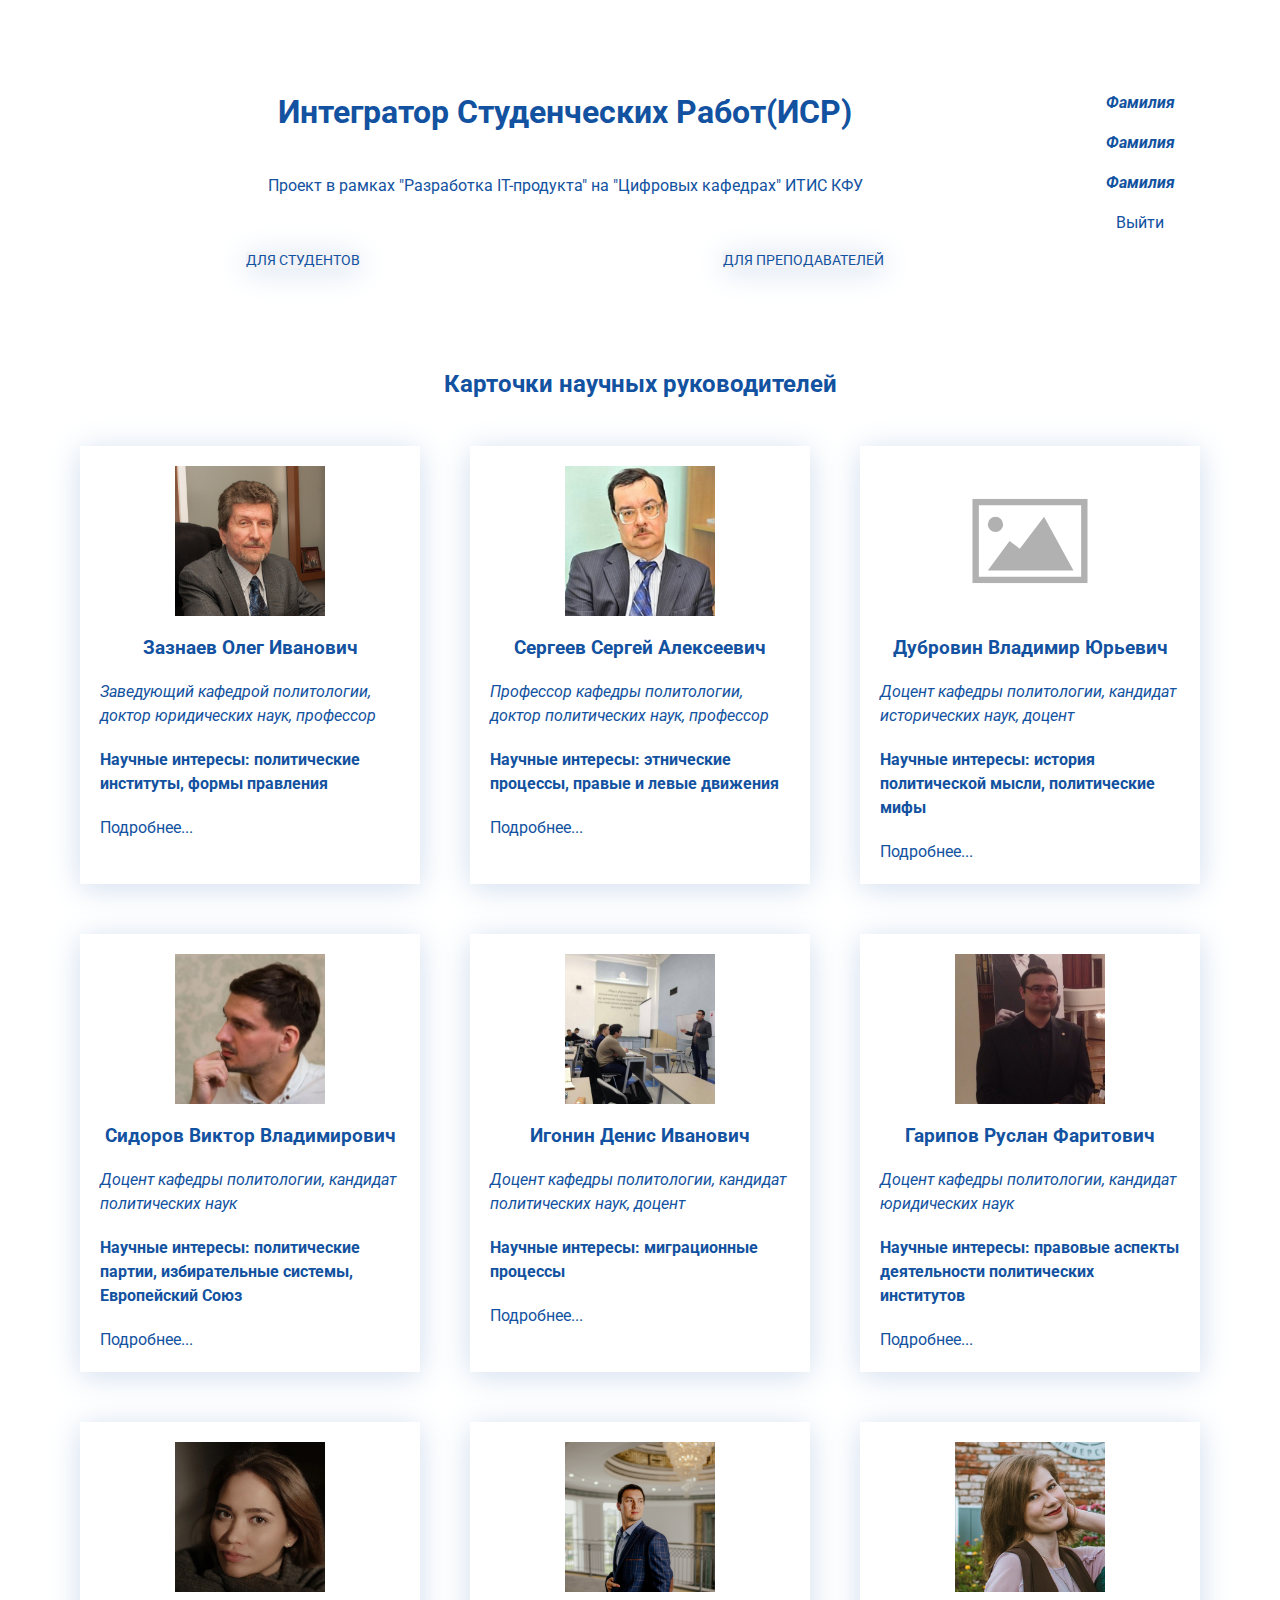
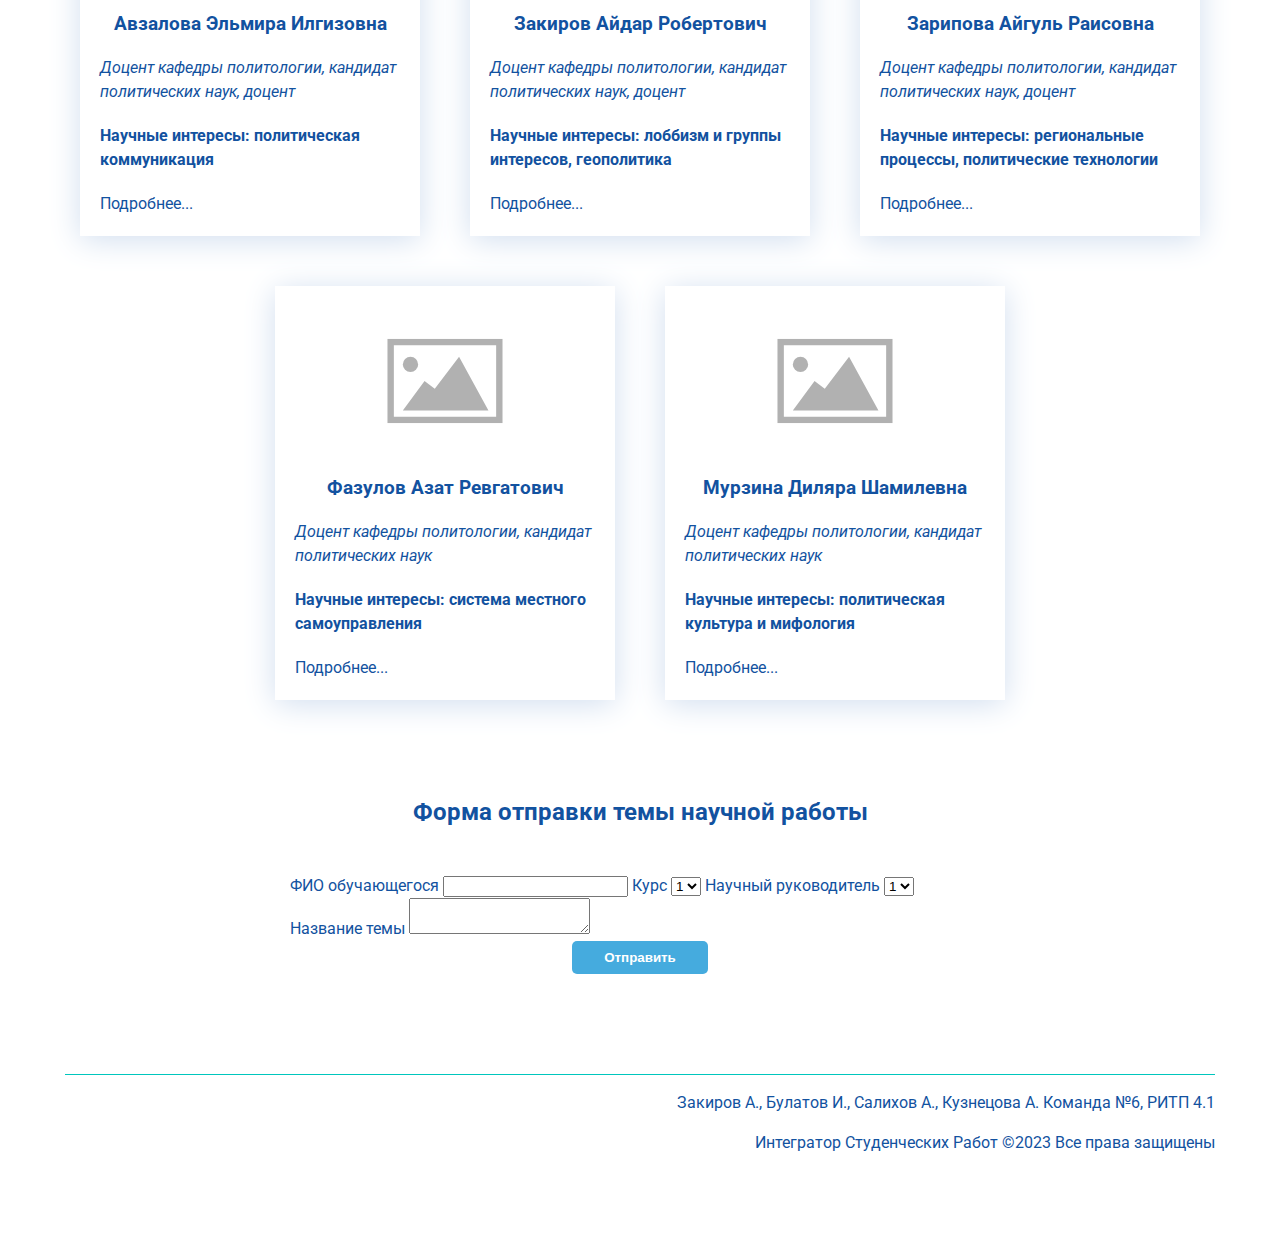
==== commit 7f17e57b: "Реализован функционал регистрации пользователя" ====
--- a/pages/index.html
+++ b/pages/index.html
@@ -11,14 +11,22 @@
   </head>
   <body>
     <header class="header">
-      <h1 class="header-title">Интегратор Студенческих Работ(ИСР) </h1>
-      <p>Проект в рамках "Разработка IT-продукта" на "Цифровых кафедрах" ИТИС КФУ</p>
-      <nav class="main-nav">
-        <ul class="site-navigation">
-          <li class="site-navigation-item"><a href="index.html">Для студентов</a></li>
-          <li class="site-navigation-item"><a href="main.html">Для преподавателей</a></li>
-        </ul>
-      </nav>
+      <div class="header-container">
+        <h1 class="header-title">Интегратор Студенческих Работ(ИСР) </h1>
+        <p class="header-info">Проект в рамках "Разработка IT-продукта" на "Цифровых кафедрах" ИТИС КФУ</p>
+        <nav class="main-nav">
+          <ul class="site-navigation">
+            <li class="site-navigation-item"><a href="index.html">Для студентов</a></li>
+            <li class="site-navigation-item"><a href="main.html">Для преподавателей</a></li>
+          </ul>
+        </nav>
+      </div>
+      <div class="user-container">
+        <p class="user-name">Фамилия</p>
+        <p class="user-name">Фамилия</p>
+        <p class="user-name">Фамилия</p>
+        <a class="logout" href="logout.php">Выйти</a>
+      </div>
     </header>
     <main class="main-content">
       <section class="supervisor-section">
@@ -146,9 +154,7 @@
       <p class="dev">Закиров А., Булатов И., Салихов А., Кузнецова А. Команда №6, РИТП 4.1</p>
       <p class="copyright">Интегратор Студенческих Работ ©2023 Все права защищены</p>
     </footer>
-    <button class="up-button" type="button">
-      ↑
-      <span class="hidden">Наверх</span>
+    <button class="up-button" type="button">↑<span class="hidden">Наверх</span>
     </button>
     <script src="/script.js"></script>
   </body>
--- a/css/style.css
+++ b/css/style.css
@@ -13,9 +13,29 @@
 
 .header {
     width: 1150px;
-    margin: 0 auto;
-    padding: 0 50px; 
-    margin-bottom: 100px;
+    margin: 50px auto 100px auto;
+    padding: 0; 
+    display: flex;
+}
+
+.header-container {
+    width: 1000px;
+}
+
+.user-container {
+    width: 150px;
+    text-align: center;
+    margin-top: 25px;
+}
+
+.user-name {
+    font-style: italic;
+    font-weight: bold;
+}
+
+.logout {
+    text-decoration: none;
+    color: #1252a0;
 }
 
 .header-title {
@@ -24,11 +44,10 @@
     margin-bottom: 50px;
 }
 
-.header p {
+.header-info {
     text-align: center;
     margin-bottom: 50px;
 }
-
 
 .site-navigation {
     display: flex;
@@ -141,6 +160,12 @@
     margin: 0;
 }
 
+.alert-sign-up {
+    font-weight: bold;
+    color: #b11212;
+    margin: 0;
+}
+
 .form {
     width: 700px;
     margin-left: auto;
@@ -282,20 +307,24 @@
 }
 
 .col2 {
-    width: 300px;
+    width: 250px;
 }
 
 .col3 {
     text-align: center;
-    width: 70px;
+    width: 60px;
 }
 
 .col4 {
-    width: 300px;
+    width: 250px;
 }
 
 .col5 {
-    max-width: 450px;
+    max-width: 400px;
+}
+
+.col6 {
+    width: 160px;
 }
 
 /*Footer*/
@@ -372,3 +401,54 @@
 .success-title {
     text-align: center;
 }
+
+/*Регистрация*/
+
+.login-link {
+    text-decoration: none;
+    color: #1252a0;
+    display: block;
+    text-align: center;
+    margin-top: 25px;
+}
+
+.login-link:hover {
+    color: rgba(22, 49, 82, 0.5);
+}
+
+.login-link:active {
+    color: rgba(22, 49, 82, 0.5);
+}
+
+.sign-up {
+    margin: 300px 0;
+    width: 400px;
+    margin-left: auto;
+    margin-right: auto;
+}
+
+.sign-up_item {
+    margin: 0;
+}
+
+.sign-up_item label {
+    display: block;
+    padding: 0;
+    margin-bottom: 10px;
+    font-weight: bold;
+    font-size: 18px;
+    line-height: 23px;
+}
+
+.sign-up_item input {
+    display: block;
+    padding: 0;
+    margin-bottom: 25px;
+    box-sizing: border-box;
+    width: 100%;
+    font-size: 18px;
+    line-height: 23px;
+    padding: 5px 10px;
+    border: 2px solid #00c6bd;
+    border-radius: 4px;
+}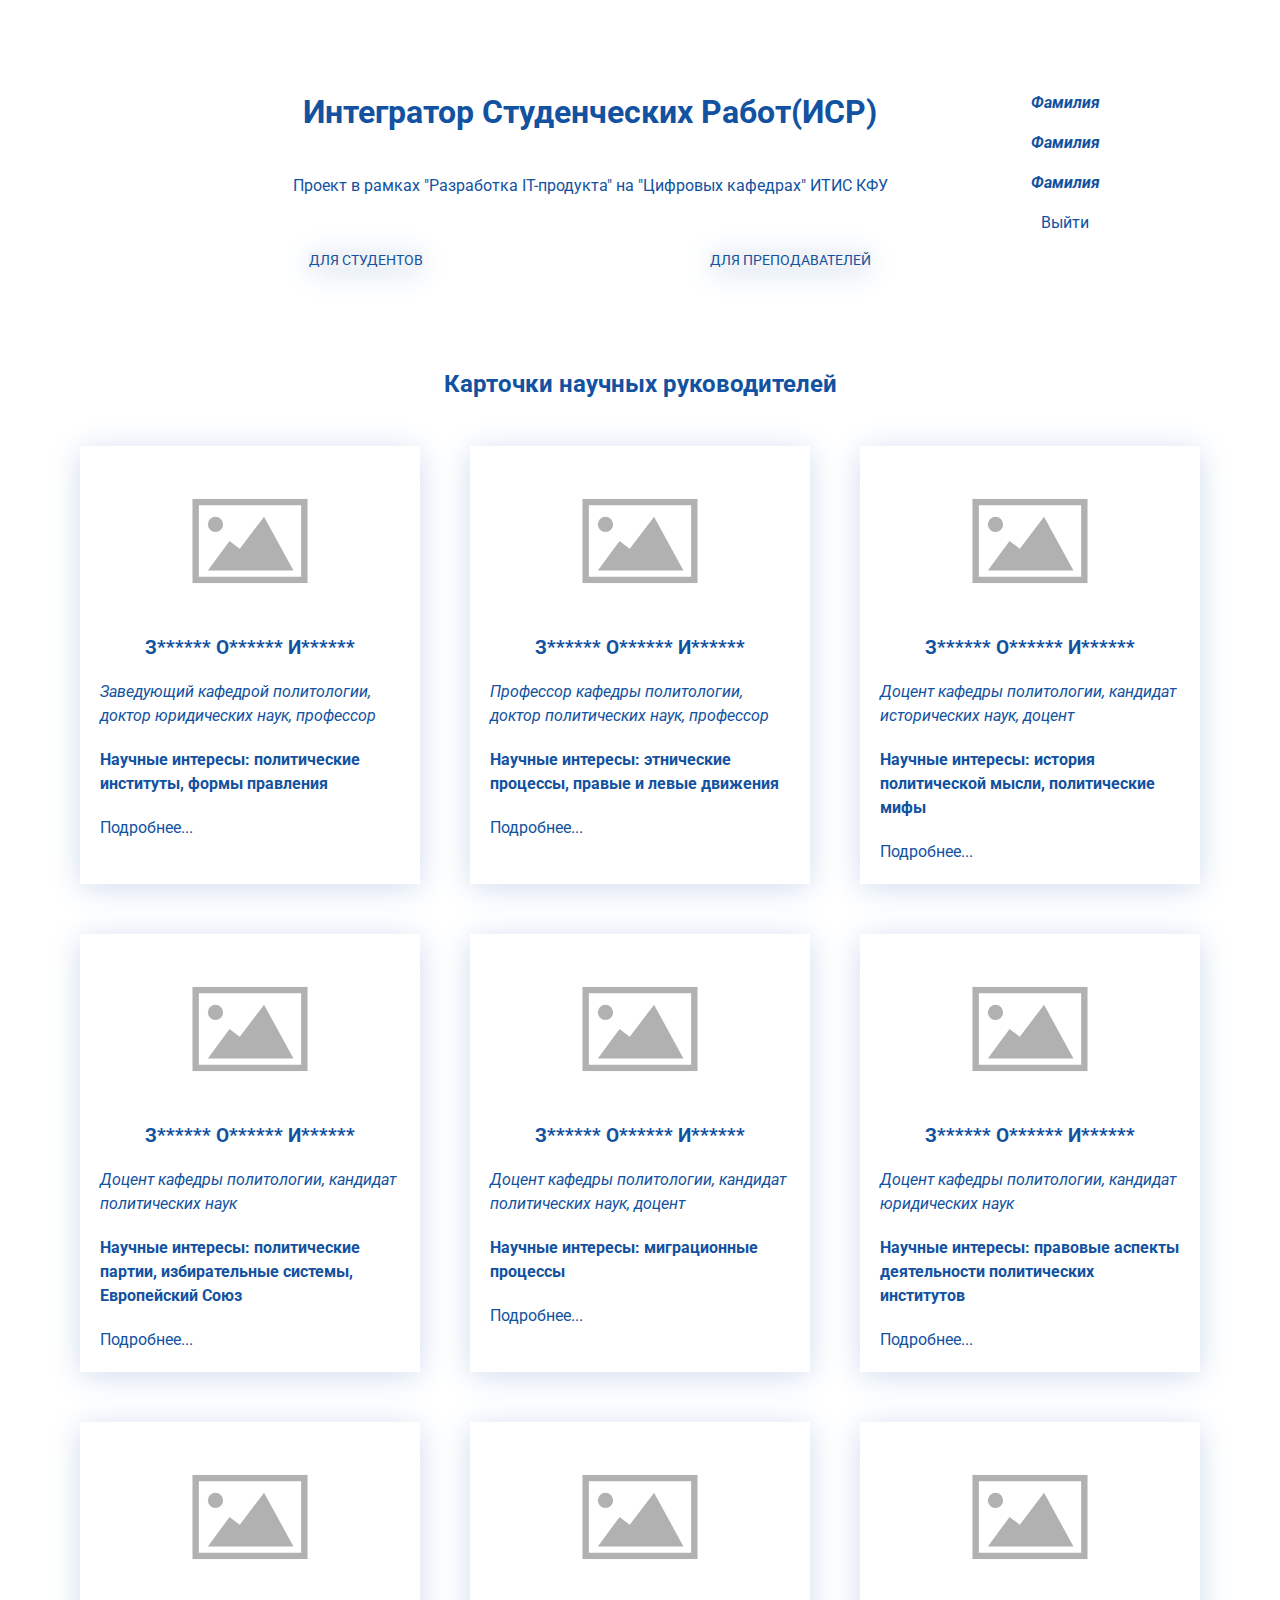
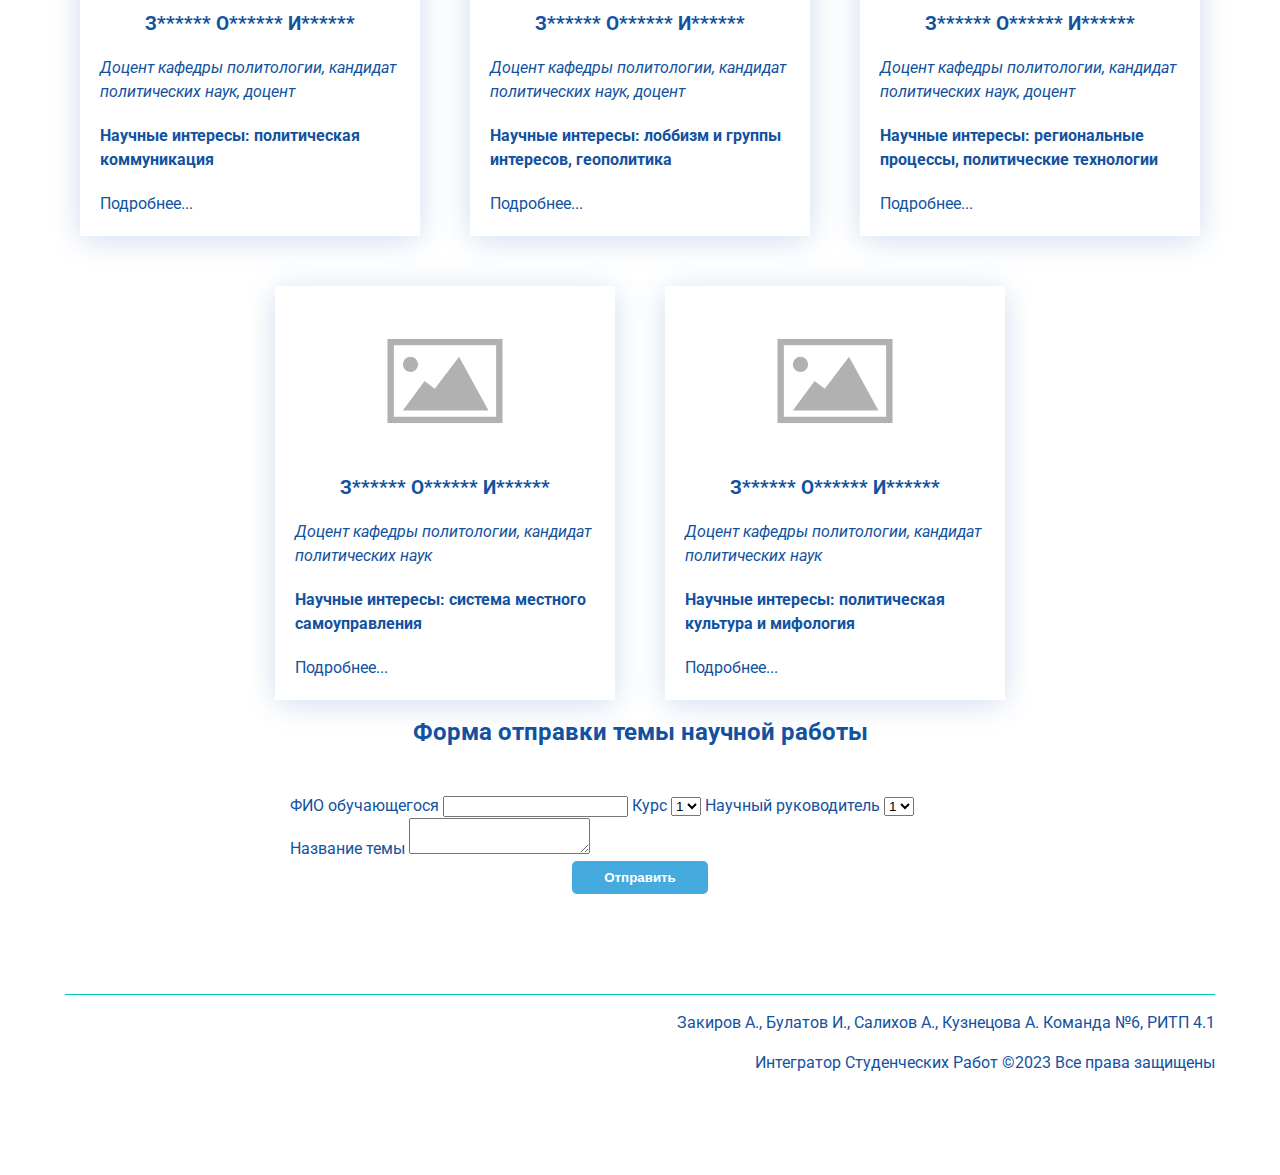
==== commit f66f9504: "Редактирование персональных данных" ====
--- a/pages/index.html
+++ b/pages/index.html
@@ -33,99 +33,99 @@
         <h2>Карточки научных руководителей</h2>
         <ul class="cards">
           <li class="card">
-            <img class="card-img" src="/img/Zaznaev.jpg" width="150" height="150" alt="Зазнаев Олег Иванович">
+            <img class="card-img" src="/img/placeholder.svg" width="150" height="150" alt="З****** О****** И******">
             <div class="card-content">
-              <h3 class="card-supervisor">Зазнаев Олег Иванович</h3>
+              <h3 class="card-supervisor">З****** О****** И******</h3>
               <p class="card-status">Заведующий кафедрой политологии, доктор юридических наук, профессор</p>
               <p class="card-text">Научные интересы: политические институты, формы правления</p>
               <a href="https://kpfu.ru/Oleg.Zaznaev" class="card-more">Подробнее...</a>
             </div>
           </li>
           <li class="card">
-            <img class="card-img" src="/img/Sergeev.jpg" width="150" height="150" alt="Сергеев Сергей Алексеевич">
+            <img class="card-img" src="/img/placeholder.svg" width="150" height="150" alt="З****** О****** И******">
             <div class="card-content">
-              <h3 class="card-supervisor">Сергеев Сергей Алексеевич</h3>
+              <h3 class="card-supervisor">З****** О****** И******</h3>
               <p class="card-status">Профессор кафедры политологии, доктор политических наук, профессор</p>
               <p class="card-text">Научные интересы: этнические процессы, правые и левые движения</p>
               <a href="https://kpfu.ru/sergej.sergeev" class="card-more">Подробнее...</a>
             </div>
           </li>
           <li class="card">
-            <img class="card-img" src="/img/placeholder.svg" width="150" height="150" alt="Дубровин Владимир Юрьевич">
+            <img class="card-img" src="/img/placeholder.svg" width="150" height="150" alt="З****** О****** И******">
             <div class="card-content">
-              <h3 class="card-supervisor">Дубровин Владимир Юрьевич</h3>
+              <h3 class="card-supervisor">З****** О****** И******</h3>
               <p class="card-status">Доцент кафедры политологии, кандидат исторических наук, доцент</p>
               <p class="card-text">Научные интересы: история политической мысли, политические мифы</p>
               <a href="https://kpfu.ru/Vladimir.Dubrovin" class="card-more">Подробнее...</a>
             </div>
           </li>
           <li class="card">
-            <img class="card-img" src="/img/Sidorov.jpg" width="150" height="150" alt="Сидоров Виктор Владимирович">
+            <img class="card-img" src="/img/placeholder.svg" width="150" height="150" alt="З****** О****** И******">
             <div class="card-content">
-              <h3 class="card-supervisor">Сидоров Виктор Владимирович</h3>
+              <h3 class="card-supervisor">З****** О****** И******</h3>
               <p class="card-status">Доцент кафедры политологии, кандидат политических наук</p>
               <p class="card-text">Научные интересы: политические партии, избирательные системы, Европейский Союз</p>
               <a href="https://kpfu.ru/Viktor.Sidorov" class="card-more">Подробнее...</a>
             </div>
           </li>
           <li class="card">
-            <img class="card-img" src="/img/Igonin.jpg" width="150" height="150" alt="Игонин Денис Иванович">
+            <img class="card-img" src="/img/placeholder.svg" width="150" height="150" alt="З****** О****** И******">
             <div class="card-content">
-              <h3 class="card-supervisor">Игонин Денис Иванович</h3>
+              <h3 class="card-supervisor">З****** О****** И******</h3>
               <p class="card-status">Доцент кафедры политологии, кандидат политических наук, доцент</p>
               <p class="card-text">Научные интересы: миграционные процессы</p>
               <a href="https://kpfu.ru/denis.igonin" class="card-more">Подробнее...</a>
             </div>
           </li>
           <li class="card">
-            <img class="card-img" src="/img/Garipov.jpg" width="150" height="150" alt="Гарипов Руслан Фаритович">
+            <img class="card-img" src="/img/placeholder.svg" width="150" height="150" alt="З****** О****** И******">
             <div class="card-content">
-              <h3 class="card-supervisor">Гарипов Руслан Фаритович</h3>
+              <h3 class="card-supervisor">З****** О****** И******</h3>
               <p class="card-status">Доцент кафедры политологии, кандидат юридических наук</p>
               <p class="card-text">Научные интересы: правовые аспекты деятельности политических институтов</p>
               <a href="https://kpfu.ru/ruslanf.garipov" class="card-more">Подробнее...</a>
             </div>
           </li>
           <li class="card">
-            <img class="card-img" src="/img/Avzalova.jpeg" width="150" height="150" alt="Авзалова Эльмира Илгизовна">
+            <img class="card-img" src="/img/placeholder.svg" width="150" height="150" alt="З****** О****** И******">
             <div class="card-content">
-              <h3 class="card-supervisor">Авзалова Эльмира Илгизовна</h3>
+              <h3 class="card-supervisor">З****** О****** И******</h3>
               <p class="card-status">Доцент кафедры политологии, кандидат политических наук, доцент</p>
               <p class="card-text">Научные интересы: политическая коммуникация</p>
               <a href="https://kpfu.ru/elmira.avzalova" class="card-more">Подробнее...</a>
             </div>
           </li>
           <li class="card">
-            <img class="card-img" src="/img/Zakirov.jpg" width="150" height="150" alt="Закиров Айдар Робертович">
+            <img class="card-img" src="/img/placeholder.svg" width="150" height="150" alt="З****** О****** И******">
             <div class="card-content">
-              <h3 class="card-supervisor">Закиров Айдар Робертович</h3>
+              <h3 class="card-supervisor">З****** О****** И******</h3>
               <p class="card-status">Доцент кафедры политологии, кандидат политических наук, доцент</p>
               <p class="card-text">Научные интересы: лоббизм и группы интересов, геополитика</p>
               <a href="https://kpfu.ru/ajdarr.zakirov" class="card-more">Подробнее...</a>
             </div>
           </li>
           <li class="card">
-            <img class="card-img" src="/img/Zaripova.jpg" width="150" height="150" alt="Зарипова Айгуль Раисовна">
+            <img class="card-img" src="/img/placeholder.svg" width="150" height="150" alt="З****** О****** И******">
             <div class="card-content">
-              <h3 class="card-supervisor">Зарипова Айгуль Раисовна</h3>
+              <h3 class="card-supervisor">З****** О****** И******</h3>
               <p class="card-status">Доцент кафедры политологии, кандидат политических наук, доцент</p>
               <p class="card-text">Научные интересы: региональные процессы, политические технологии</p>
               <a href="https://kpfu.ru/ajgulr.zaripova" class="card-more">Подробнее...</a>
             </div>
           </li>
           <li class="card">
-            <img class="card-img" src="/img/placeholder.svg" width="150" height="150" alt="Фазулов Азат Ревгатович">
+            <img class="card-img" src="/img/placeholder.svg" width="150" height="150" alt="З****** О****** И******">
             <div class="card-content">
-              <h3 class="card-supervisor">Фазулов Азат Ревгатович</h3>
+              <h3 class="card-supervisor">З****** О****** И******</h3>
               <p class="card-status">Доцент кафедры политологии, кандидат политических наук</p>
               <p class="card-text">Научные интересы: система местного самоуправления</p>
               <a href="https://kpfu.ru/Azat.Fazulov" class="card-more">Подробнее...</a>
             </div>
           </li>
           <li class="card">
-            <img class="card-img" src="/img/placeholder.svg" width="150" height="150" alt="Мурзина Диляра Шамилевна">
+            <img class="card-img" src="/img/placeholder.svg" width="150" height="150" alt="З****** О****** И******">
             <div class="card-content">
-              <h3 class="card-supervisor">Мурзина Диляра Шамилевна</h3>
+              <h3 class="card-supervisor">З****** О****** И******</h3>
               <p class="card-status">Доцент кафедры политологии, кандидат политических наук</p>
               <p class="card-text">Научные интересы: политическая культура и мифология</p>
               <a href="https://kpfu.ru/dilyara.murzina" class="card-more">Подробнее...</a>
--- a/css/style.css
+++ b/css/style.css
@@ -12,18 +12,18 @@
 }
 
 .header {
-    width: 1150px;
+    width: 950px;
     margin: 50px auto 100px auto;
     padding: 0; 
     display: flex;
 }
 
 .header-container {
-    width: 1000px;
+    width: 850px;
 }
 
 .user-container {
-    width: 150px;
+    width: 100px;
     text-align: center;
     margin-top: 25px;
 }
@@ -91,6 +91,10 @@
     margin-bottom: 50px;
 }
 
+.tablecell {
+    visibility: hidden;
+};
+
 /*Карточки*/
 
 .supervisor-section {
@@ -223,7 +227,7 @@
     width: 100%;
     resize: vertical;
     box-sizing: border-box;
-    height: 100px;
+    height: 180px;
     margin-bottom: 25px;
     padding: 10px 15px;
     font-size: large;
@@ -258,7 +262,7 @@
     opacity: 0.3;
 }
 
-/*Страница для преподавателей*/
+/*Страница с таблицей*/
 
 .table-section {
     width: 1150px;
@@ -327,6 +331,28 @@
     width: 160px;
 }
 
+/* Страница администратора */
+
+.admin-cards {
+    width: 850px;
+    margin: 0;
+    margin-left: auto;
+    margin-right: auto;
+    margin-bottom: 75px;
+}
+
+.card-off {
+    width: 550px;
+    margin: 0;
+    margin-left: auto;
+    margin-right: auto;
+    margin-bottom: 75px;
+}
+
+.admin-form-title {
+    margin-top: 65px;
+}
+
 /*Footer*/
 
 .footer {
@@ -347,6 +373,19 @@
 .active {
     border-left: 3px solid #00c6bd;
     padding-left: 5px;
+}
+
+.footer a {
+    text-decoration: none;
+    color: #1252a0;
+}
+
+.footer a:hover {
+    color: rgba(22, 49, 82, 0.5);
+}
+
+.footer a:active {
+    color: rgba(22, 49, 82, 0.5);
 }
 
 /*Кнопка наверх*/
@@ -421,7 +460,7 @@
 }
 
 .sign-up {
-    margin: 300px 0;
+    margin: 200px 0;
     width: 400px;
     margin-left: auto;
     margin-right: auto;
